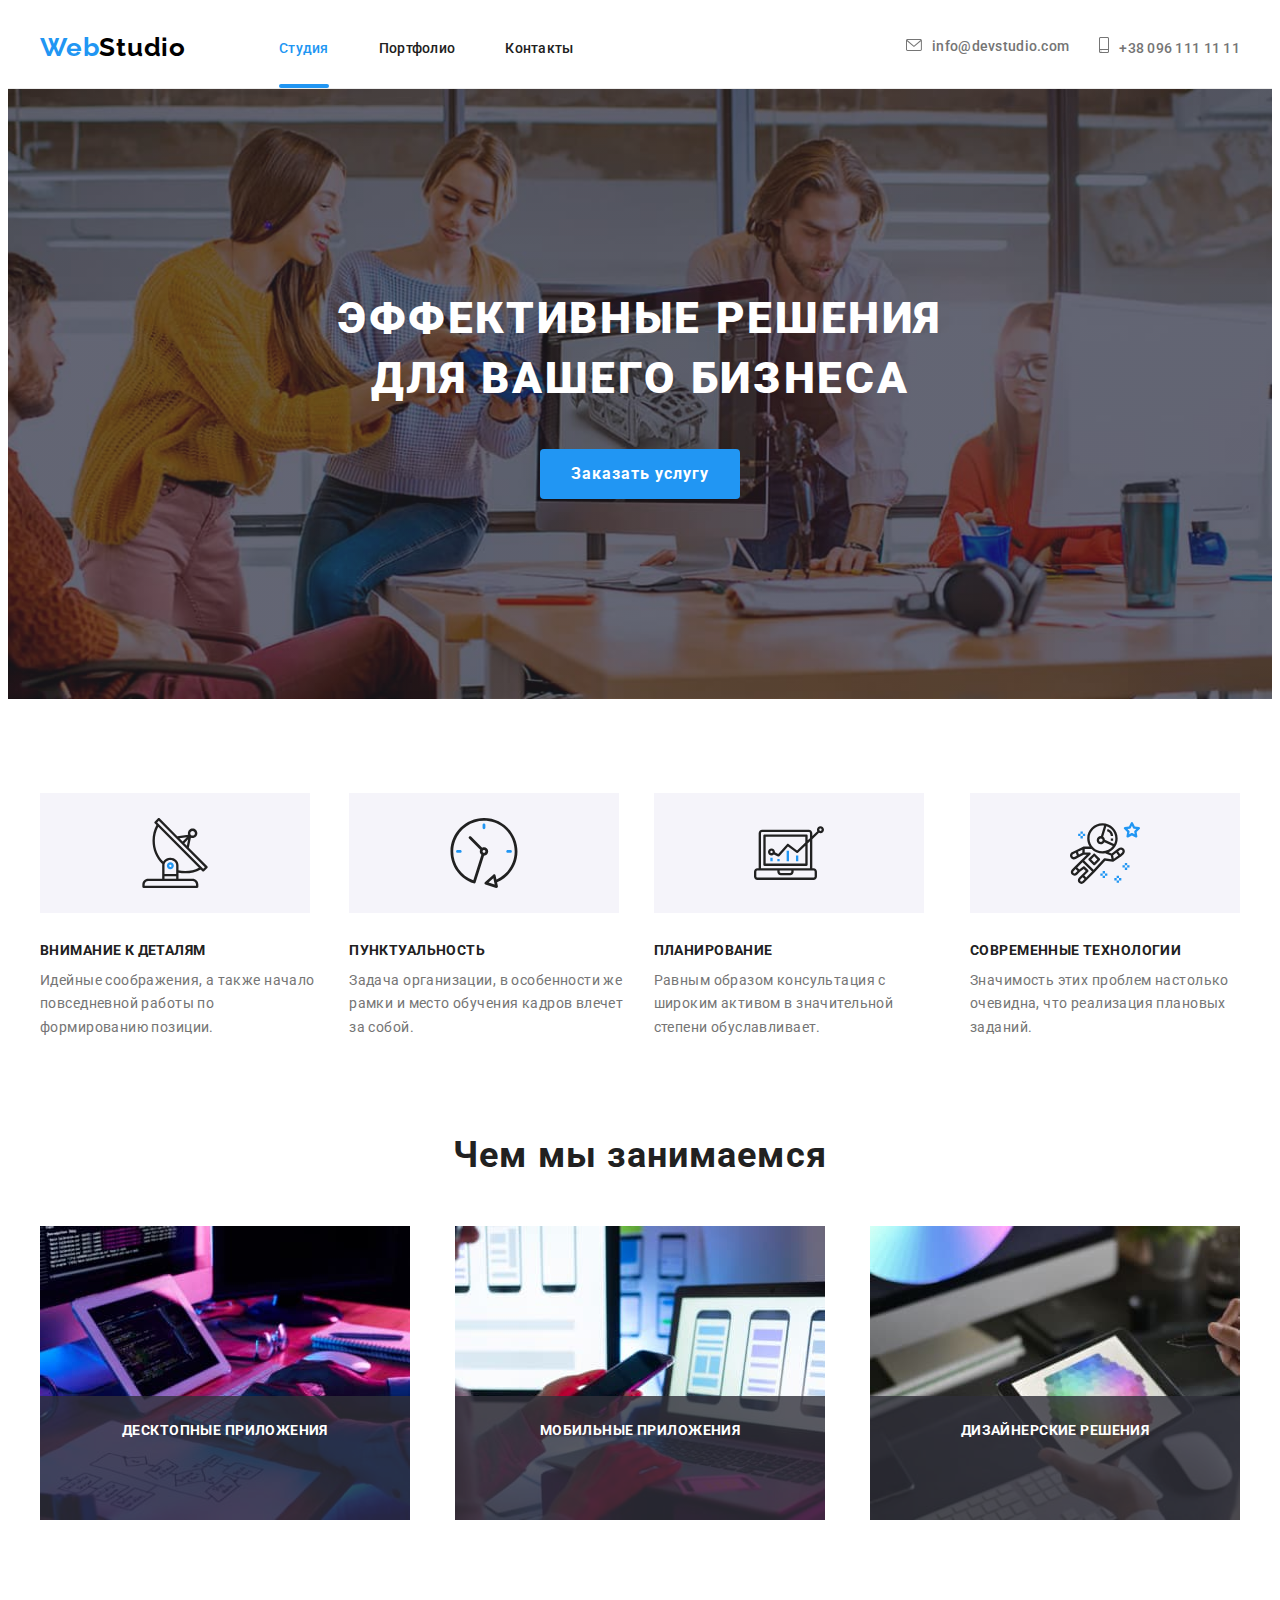
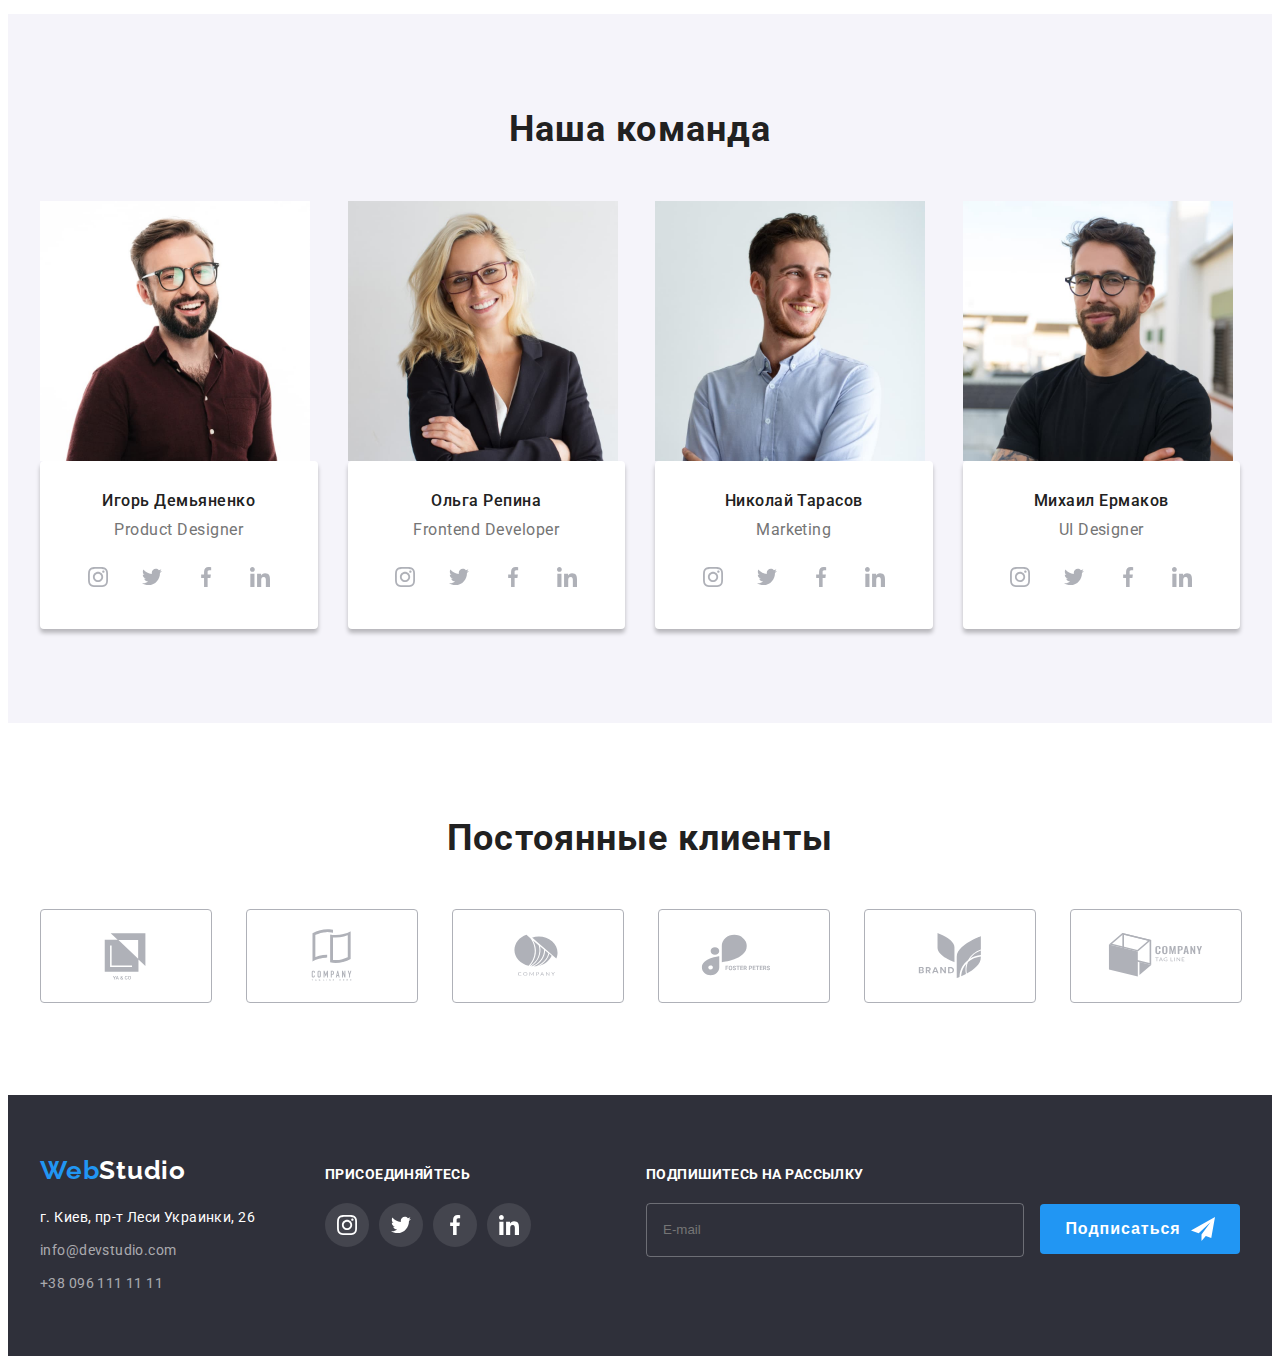
==== index.html @ e49d6432 "Копія з ДЗ № 7" ====
<!DOCTYPE html>
<html lang="ru">
<head>
    <meta charset="UTF-8">
    <meta http-equiv="X-UA-Compatible" content="IE=edge">
    <meta name="viewport" content="width=device-width, initial-scale=1.0">
    <title>Студія</title>
    <link href="https://fonts.googleapis.com/css2?family=Raleway:wght@700&family=Roboto:wght@400;500;700;900&display=swap"
        rel="stylesheet">
    <link rel="stylesheet" href="https://cdnjs.cloudflare.com/ajax/libs/modern-normalize/1.1.0/modern-normalize.min.css" integrity="sha512-wpPYUAdjBVSE4KJnH1VR1HeZfpl1ub8YT/NKx4PuQ5NmX2tKuGu6U/JRp5y+Y8XG2tV+wKQpNHVUX03MfMFn9Q==" crossorigin="anonymous" referrerpolicy="no-referrer" />
    <link rel="stylesheet" href="./css/main.min.css">
</head>
<body>
    <!--Навігація-->
    <header class="header">
        <div class="container">
        <nav class="nav">
            <a href="./index.html" class="logo header__logo">Web<span class="logo--dark">Studio</span></a>
            <ul class="nav__list">
                <li class="nav__item"><a href="./index.html" class="nav__link curent">Студия</a></li>
                <li class="nav__item"><a href="./portfolio.html" class="nav__link">Портфолио</a></li>
                <li class="nav__item"><a href="" class="nav__link">Контакты</a></li>
            </ul>
        </nav>
        <ul class="contacts">
            <li class="contacts__item">
                <a href="mailto:info@devstudio.com" class="contacts__link">
                    <svg class="contacts__icon" width="16" height="12">
                <use href="./img/icons.svg#envelope"></use>
            </svg>info@devstudio.com</a></li>
            <li class="contacts__item"><a href="tel:+380961111111" class="contacts__link"><svg class="contacts__icon" width="10" height="16">
                <use href="./img/icons.svg#smartphone"></use>
            </svg>+38 096 111 11 11</a></li>
        </ul>
        </div>
    </header>
    <main>
        
        <!--Секція Герой-->
        <section class="hero">
            <div class="container">
            <h1 class="hero__title">Эффективные решения <br />для вашего бизнеса</h1>
            <button type="button" class="hero-btn" data-modal-open>Заказать услугу</button>
            </div>
        </section>
       
        <!--Секція Переваги-->
        <section class="benefits">
            <div class="container">
            <h2 class="visually-hidden">Преимущества</h2>
            <ul class="benefits__list">
                <li class="benefits__item">
                    <a href="" class="benefits__link">
                        <svg class="benefits__icon" width="70" height="70">
                        <use href="./img/icons.svg#antenna"></use>
                    </svg></a>
                    <h3 class="benefit__title">Внимание к деталям</h3>
                    <p class="benefit__text">Идейные соображения, а также начало повседневной работы по формированию позиции.</p>
                </li>
                <li class="benefits__item">
                    <a href="" class="benefits__link">
                        <svg class="benefits__icon" width="70" height="70">
                        <use href="./img/icons.svg#clock"></use>
                    </svg></a>
                    <h3 class="benefit__title">Пунктуальность</h3>
                    <p class="benefit__text">Задача организации, в особенности же рамки и место обучения кадров влечет за собой.</p>
                </li>
                <li class="benefits__item">
                    <a href="" class="benefits__link">
                        <svg class="benefits__icon" width="70" height="70">
                        <use href="./img/icons.svg#diagram"></use>
                    </svg></a>
                    <h3 class="benefit__title">Планирование</h3>
                    <p class="benefit__text">Равным образом консультация с широким активом в значительной степени обуславливает.</p>
                </li>
                <li class="benefits__item">
                    <a href="" class="benefits__link">
                        <svg class="benefits__icon" width="70" height="70">
                        <use href="./img/icons.svg#astronaut"></use>
                    </svg></a>
                    <h3 class="benefit__title">Современные технологии</h3>
                    <p class="benefit__text">Значимость этих проблем настолько очевидна, что реализация плановых заданий.</p>
                </li>
            </ul>
            </div>
        </section>
        
        <!--Секція Про нас-->
        <section class="about">
            <div class="container">
            <h2 class="about__title">Чем мы занимаемся</h2>
            <ul class="about__list">
                <li class="about__item"><img src="./img/img-s3-p1.jpg" alt="Верстка сайта" width="370">
                <h3 class="about__text">
                    Десктопные приложения
                </h3></li>
                <li class="about__item"><img src="./img/img-s3-p2.jpg" alt="Интерфейс на мобильном телефоне" width="370">
                <h3 class="about__text">
                    Мобильные приложения
                </h3></li>
                <li class="about__item"><img src="./img/img-s3-p3.jpg" alt="Работа на планшете" width="370">
                <h3 class="about__text">
                    Дизайнерские решения
                </h3></li>
            </ul>
            </div>
        </section>
        
        <!--Секція Команда-->
        <section class="team">
            <div class="container">
            <h2 class="team__title">Наша команда</h2>
            <ul class="team__cards cards">
                <li class="cards__item">
                    <img src="./img/img-s4-p1-team.jpg" alt="Мужчина" width="270">
                    <div class="cards__wrap">
                    <h3 class="cards__title">Игорь Демьяненко</h3>
                    <p class="cards__text">Product Designer</p>
                    <ul class="soc">
                        <li class="soc__item">
                            <a href="" class="soc__link">
                                <svg class="soc__icon" width="20" height="20">
                                    <use href="./img/icons.svg#instagram"></use>
                                </svg>
                            </a></li>
                        <li class="soc__item">
                            <a href="" class="soc__link">
                                <svg class="soc__icon" width="20" height="20">
                                <use href="./img/icons.svg#twitter"></use>
                            </svg></a></li>
                        <li class="soc__item">
                            <a href="" class="soc__link">
                                <svg class="soc__icon" width="20" height="20">
                                <use href="./img/icons.svg#facebook"></use>
                            </svg></a></li>
                        <li class="soc__item">
                            <a href="" class="soc__link"><svg class="soc__icon" width="20" height="20">
                                <use href="./img/icons.svg#linkedin"></use>
                            </svg></a></li>
                    </ul>
                    </div>                   
                </li>
                <li class="cards__item">
                    <img src="./img/img-s4-p2-team.jpg" alt="Девушка" width="270">
                    <div class="cards__wrap">
                    <h3 class="cards__title">Ольга Репина</h3>
                    <p class="cards__text">Frontend Developer</p>
                    <ul class="soc">
                        <li class="soc__item">
                            <a href="" class="soc__link">
                                <svg class="soc__icon" width="20" height="20">
                                    <use href="./img/icons.svg#instagram"></use>
                                </svg>
                            </a></li>
                        <li class="soc__item">
                            <a href="" class="soc__link">
                                <svg class="soc__icon" width="20" height="20">
                                <use href="./img/icons.svg#twitter"></use>
                            </svg></a></li>
                        <li class="soc__item">
                            <a href="" class="soc__link">
                                <svg class="soc__icon" width="20" height="20">
                                <use href="./img/icons.svg#facebook"></use>
                            </svg></a></li>
                        <li class="soc__item">
                            <a href="" class="soc__link"><svg class="soc__icon" width="20" height="20">
                                <use href="./img/icons.svg#linkedin"></use>
                            </svg></a></li>
                    </ul>                    
                    </div>
                </li>
                <li class="cards__item">
                    <img src="./img/img-s4-p3-team.jpg" alt="Мужчина" width="270">
                    <div class="cards__wrap">
                    <h3 class="cards__title">Николай Тарасов</h3>
                    <p class="cards__text">Marketing</p>
                    <ul class="soc">
                        <li class="soc__item">
                            <a href="" class="soc__link">
                                <svg class="soc__icon" width="20" height="20">
                                    <use href="./img/icons.svg#instagram"></use>
                                </svg>
                            </a></li>
                        <li class="soc__item">
                            <a href="" class="soc__link">
                                <svg class="soc__icon" width="20" height="20">
                                <use href="./img/icons.svg#twitter"></use>
                            </svg></a></li>
                        <li class="soc__item">
                            <a href="" class="soc__link">
                                <svg class="soc__icon" width="20" height="20">
                                <use href="./img/icons.svg#facebook"></use>
                            </svg></a></li>
                        <li class="soc__item">
                            <a href="" class="soc__link"><svg class="soc__icon" width="20" height="20">
                                <use href="./img/icons.svg#linkedin"></use>
                            </svg></a></li>
                    </ul>                    
                    </div>
                </li>
                <li class="cards__item">
                    <img src="./img/img-s4-p4-team.jpg" alt="Мужчина" width="270">
                    <div class="cards__wrap">
                    <h3 class="cards__title">Михаил Ермаков</h3>
                    <p class="cards__text">UI Designer</p>
                    <ul class="soc">
                        <li class="soc__item">
                            <a href="" class="soc__link">
                                <svg class="soc__icon" width="20" height="20">
                                    <use href="./img/icons.svg#instagram"></use>
                                </svg>
                            </a></li>
                        <li class="soc__item">
                            <a href="" class="soc__link">
                                <svg class="soc__icon" width="20" height="20">
                                <use href="./img/icons.svg#twitter"></use>
                            </svg></a></li>
                        <li class="soc__item">
                            <a href="" class="soc__link">
                                <svg class="soc__icon" width="20" height="20">
                                <use href="./img/icons.svg#facebook"></use>
                            </svg></a></li>
                        <li class="soc__item">
                            <a href="" class="soc__link"><svg class="soc__icon" width="20" height="20">
                                <use href="./img/icons.svg#linkedin"></use>
                            </svg></a></li>
                    </ul>                    
                    </div>
                </li>
            </ul>
            </div>
        </section>
        
        <!--Постійні клієнти-->

        <section class="clients">
            <div class="container">
            <h2 class="clients__title">Постоянные клиенты</h2>
            <ul class="customers">
                <li class="customers__item">
                    <a href="" class="customers__link">
                        <svg class="customers__icon" width="106" height="60">
                            <use href="./img/icons.svg#logo1"></use>
                        </svg>
                    </a>
                </li>
                <li class="customers__item">
                    <a href="" class="customers__link">
                        <svg class="customers__icon" width="106" height="60">
                            <use href="./img/icons.svg#logo2"></use>
                        </svg>
                    </a>
                </li>
                <li class="customers__item">
                    <a href="" class="customers__link">
                        <svg class="customers__icon" width="106" height="60">
                            <use href="./img/icons.svg#logo3"></use>
                        </svg>
                    </a>
                </li>
                <li class="customers__item">
                    <a href="" class="customers__link">
                        <svg class="customers__icon" width="106" height="60">
                            <use href="./img/icons.svg#logo4"></use>
                        </svg>
                    </a>
                </li>
                <li class="customers__item">
                    <a href="" class="customers__link">
                        <svg class="customers__icon" width="106" height="60">
                            <use href="./img/icons.svg#logo5"></use>
                        </svg>
                    </a>
                </li>
                <li class="customers__item">
                    <a href="" class="customers__link">
                        <svg class="customers__icon" width="106" height="60">
                            <use href="./img/icons.svg#logo6"></use>
                        </svg>
                    </a>
                </li>
            </ul></div>
        </section>

    </main>
    
    <!--Футер-->
    <footer class="footer">
        <div class="container">
        <section class="footer-address">
            <h2 class="visually-hidden">Адрес</h2>
        <a href="./index.html" class="logo">Web<span class="logo--light">Studio</span></a>
        <address class="address">
            <ul class="address__list">
                <li class="address__item postal"><a href="https://goo.gl/maps/8ZpBzjyv7Pv73uMt7" class="footer__link postal">г. Киев, пр-т Леси Украинки, 26</a></li>
                <li class="address__item"><a href="mailto:info@devstudio.com" class="footer__link">info@devstudio.com</a></li>
                <li class="address__item"><a href="tel:+380961111111" class="footer__link">+38 096 111 11 11</a></li>
            </ul>
        </address>    
        </section>        
        <section class="join">
            <h2 class="join__title">Присоединяйтесь</h2>
            <ul class="join__list">
                <li class="join__item">
                    <a href="" class="join__link">
                        <svg class="join__icon" width="20" height="20">
                            <use href="./img/icons.svg#instagram"></use>
                        </svg>
                    </a></li>
                <li class="join__item">
                    <a href="" class="join__link">
                        <svg class="join__icon" width="20" height="20">
                        <use href="./img/icons.svg#twitter"></use>
                    </svg></a></li>
                <li class="join__item">
                    <a href="" class="join__link">
                        <svg class="join__icon" width="20" height="20">
                        <use href="./img/icons.svg#facebook"></use>
                    </svg></a></li>
                <li class="join__item">
                    <a href="" class="join__link"><svg class="join__icon" width="20" height="20">
                        <use href="./img/icons.svg#linkedin"></use>
                    </svg></a></li>
            </ul>
        </section>
        <section class="subcrib">
            <h2 class="subcrib__title">Подпишитесь на рассылку</h2>
                <form class="subcrib-form">
                    <input type="email" class="subcrib-form__input" placeholder="E-mail" name="email" id="email">
                    <button type="submit" class="subcrib-btn">Подписаться 
                        <svg class="subcrib-btn__icon" width="24" height="24">
                        <use href="./img/icons.svg#icon-send"></use>
                    </svg></button>
                </form>            
        </section>
        </div>
    </footer>

    <!-- ---------------Модальне вікно------------------ -->

    <div class="backdrop is-hidden" data-modal>
        <div class="modal">
            <button type="button" class="modal-close-btn" data-modal-close>
                <svg width="18" height="18">
                    <use href="./img/icons.svg#close-black-18dp"></use>
                </svg>
            </button>
            <p class="modal-title">Оставьте свои данные, мы вам перезвоним</p>
        <form class="modal-wrap">
            <div class="modal-field">
                <label for="user-name" class="modal-label">Имя</label>
            <div class="input-wrap">
                <input type="text" class="modal-input" name="user-name" id="user-name" required minlength="3"/>
            <svg class="modal-icon" width="18" height="18">
                <use href="./img/icons.svg#person-modal"></use>
            </svg></div></div>
            <div class="modal-field">
                <label for="user-tel" class="modal-label">Телефон</label>
            <div class="input-wrap">
                <input type="tel" class="modal-input" name="user-tel" id="user-tel" required pattern="[\+]\d{3}\s[\(]\d{2}[\)]\s\d{3}[\-]\d{2}[\-]\d{2}" title="+380 (97) 000-00-00"/>
            <svg class="modal-icon" width="18" height="18">
                <use href="./img/icons.svg#phone-modal"></use>
            </svg></div></div>
            <div class="modal-field">
                <label for="user-email" class="modal-label">Почта</label>
            <div class="input-wrap">
                <input type="email" class="modal-input" name="user-email" id="user-email" required/>
                <svg class="modal-icon" width="18" height="18">
                <use href="./img/icons.svg#email-modal"></use>
            </svg></div></div>
            <div class="modal-field-text">
                <label for="user-text" class="modal-label">Комментарий</label>
                <textarea class="modal-text" name="user-text" id="user-text" placeholder="Введите текст"></textarea></div>
            <div class="modal-field-check">
                <input type="checkbox" name="privat" value="true" class="modal-check visually-hidden" id="modal-chek">
                <label for="modal-chek" class="check-text">
                    <span>
                    <svg class="check-icon" width="11" height="8">
                    <use href="./img/icons.svg#vector-modal"></use>
                    </svg>    
                    </span>
                    Соглашаюсь с рассылкой и принимаю<a href="" class="modal-chek-link"> Условия договора</a></label></div>
            <button type="submit" class="modal-btn">Отправить</button>
        </form>
        </div>
    </div>
    <script src="./js/modal.js"></script>
</body>
</html>
---- css/main.min.css ----
:root{--title-color: #212121;--accent-color: #2196F3;--button-bg-color: #F5F4FA;--main-button-color:#212121;--second-button-color:#ffffff;--typical-margin: 10px}body{font-family:Roboto,sans-serif;color:#757575;background-color:#fff}.logo--dark{color:#000}.logo--light{color:#fff}p,h1,h2,h3,h4,h5,h6{margin:0}ul{margin:0;padding-left:0}img{display:block}.visually-hidden{position:absolute;white-space:nowrap;width:1px;height:1px;overflow:hidden;border:0;padding:0;clip:rect(0 0 0 0);clip-path:inset(50%);margin:-1px}.container{width:1200px;margin:0 auto;padding-left:15px;padding-right:15px}.header{background-color:#fff;padding-top:24px;padding-bottom:25px;border-bottom:1px solid #ececec}.header .container{display:flex;align-items:center}.logo{font-weight:700;font-size:26px;line-height:1.19;letter-spacing:.03em;font-family:"Raleway",sans-serif;text-decoration:none;color:#2196f3}.header__logo{margin-right:93px}.nav{display:flex;align-items:center}.nav__list{list-style:none;display:flex;align-items:center}.nav__item:not(:last-child){margin-right:50px}.nav__link{font-weight:500;font-size:14px;line-height:1.14;letter-spacing:.02em;position:relative;text-decoration:none;color:#212121;transition-duration:250ms;transition-timing-function:cubic-bezier(0.4, 0, 0.2, 1)}.nav__link:hover,.nav__link:focus{color:var(--accent-color)}.nav__link.curent{color:var(--accent-color)}.nav__link.curent::after{content:"";position:absolute;width:100%;height:4px;background-color:var(--accent-color);border-radius:2px;left:0;bottom:-32px}.contacts{list-style:none;display:flex;align-items:center;margin-left:auto}.contacts__item:last-child{margin-left:30px}.contacts__link{font-weight:500;font-size:14px;line-height:1.14;letter-spacing:.02em;text-decoration:none;color:#757575;display:flex;align-items:baseline;justify-content:center;transition-duration:250ms;transition-timing-function:cubic-bezier(0.4, 0, 0.2, 1)}.contacts__link:hover,.contacts__link:focus{color:var(--accent-color)}.contacts__icon{margin-right:var(--typical-margin);fill:currentColor}.hero{text-align:center;background-color:#2f303a;background-image:linear-gradient(rgba(47, 48, 58, 0.4), rgba(47, 48, 58, 0.4)),url(../img/hero-bg.jpg);background-repeat:no-repeat;background-position:center;background-size:cover;max-width:1600px;margin:0 auto;padding-top:200px;padding-bottom:200px}.hero__title{font-weight:900;font-size:44px;line-height:1.36;letter-spacing:.06em;text-transform:uppercase;color:#fff;margin-bottom:40px}.hero-btn{font-weight:700;font-size:16px;line-height:1.88;letter-spacing:.06em;min-width:200px;height:50px;border:none;border-radius:4px;font-family:inherit;color:#fff;background-color:#2196f3;cursor:pointer;transition-duration:250ms;transition-timing-function:cubic-bezier(0.4, 0, 0.2, 1)}.hero-btn:hover,.hero-btn:focus{background-color:#fff;color:#2196f3}.benefits{padding-top:94px}.benefits__list{display:flex;justify-content:space-between;list-style:none}.benefits__item:not(:last-child){margin-right:30px}.benefits__link{width:270px;height:120px;display:flex;align-items:center;justify-content:center;background-color:#f5f4fa;margin-bottom:30px;cursor:auto}.benefit__title{font-size:14px;line-height:1.14;letter-spacing:.03em;text-transform:uppercase;color:var(--title-color);margin-bottom:var(--typical-margin)}.benefit__text{font-size:14px;line-height:1.71;letter-spacing:.03em;color:#757575}.about{padding-top:94px;padding-bottom:94px}.about__title{font-size:36px;line-height:1.17;letter-spacing:.03em;text-align:center;color:var(--title-color);margin-bottom:50px}.about__list{display:flex;justify-content:space-between;list-style:none}.about__item{position:relative}.about__text{font-size:14px;line-height:1.14;letter-spacing:.03em;position:absolute;width:100%;height:70px;bottom:0;left:50%;transform:translate(-50%);padding-top:27px;padding-bottom:27px;text-align:center;text-transform:uppercase;color:#fff;background-color:rgba(47,48,58,.8)}.team{background-color:#f5f4fa;padding-top:94px;padding-bottom:94px}.team__title{font-size:36px;line-height:1.17;letter-spacing:.03em;text-align:center;color:var(--title-color);margin-bottom:50px}.cards{display:flex}.team__cards{margin-left:-30px}.cards__item{flex-basis:calc(25% - 30px);margin-left:30px;list-style:none}.cards__wrap{background-color:#fff;padding-top:30px;padding-bottom:30px;border-radius:4px;box-shadow:0 4px 4px 0px rgba(0,0,0,.25)}.cards__title{font-weight:500;font-size:16px;line-height:1.19;letter-spacing:.03em;text-align:center;color:var(--title-color);margin-bottom:var(--typical-margin)}.cards__text{font-size:16px;line-height:1.19;letter-spacing:.03em;text-align:center;color:#757575;margin-bottom:16px}.soc{list-style:none;display:flex;justify-content:center}.soc__item{width:44px;height:44px;margin-right:var(--typical-margin)}.soc__item:last-child{margin-right:0}.soc__link{text-decoration:none;width:100%;height:100%;background-color:#fff;border-radius:50%;display:flex;align-items:center;justify-content:center;transition-duration:250ms;transition-timing-function:cubic-bezier(0.4, 0, 0.2, 1)}.soc__link:hover,.soc__link:focus{background-color:#2196f3}.soc__icon{fill:#afb1b8}.soc__link:hover .soc__icon,.soc__link:focus .soc__icon{fill:#fff}.clients{background-color:#fff;padding-top:94px;padding-bottom:94px}.clients__title{font-size:36px;line-height:1.17;letter-spacing:.03em;text-align:center;color:var(--title-color);margin-bottom:50px}.customers{list-style:none;display:flex;justify-content:space-between}.customers__item{width:170px;height:92px;margin-right:30px}.customers__item:last-child{margin-right:0}.customers__link{width:100%;height:100%;border:1px solid #afb1b8;border-radius:4px;display:flex;align-items:center;justify-content:center}.customers__icon{fill:#afb1b8;transition-duration:250ms;transition-timing-function:cubic-bezier(0.4, 0, 0.2, 1)}.customers__link:hover .customers__icon,.customers__link:focus .customers__icon{fill:#2196f3}.portfolio{padding-top:94px;padding-bottom:94px}.portfolio__filter{display:flex;justify-content:center;list-style:none}.filter__item:not(:last-child){margin-right:8px}.filter__item{margin-bottom:50px}.filter__btn{font-weight:500;font-size:16px;line-height:1.62;letter-spacing:.03em;height:38px;border:none;border-radius:4px;padding:6px 22px;font-family:inherit;cursor:pointer;text-align:center;background-color:var(--button-bg-color);color:var(--main-button-color);transition-duration:250ms;transition-timing-function:cubic-bezier(0.4, 0, 0.2, 1)}.filter__btn:hover,.filter__btn:focus{background-color:var(--accent-color);color:var(--second-button-color);box-shadow:0px 4px 4px rgba(0,0,0,.25)}.projects{display:flex;margin-left:-30px;margin-bottom:-30px;list-style:none;flex-wrap:wrap}.projects__item{flex-basis:calc(33.3333333333% - 30px);margin-left:30px;margin-bottom:30px;transition-duration:250ms;transition-timing-function:cubic-bezier(0.4, 0, 0.2, 1)}.projects__item:hover{box-shadow:0px 4px 4px rgba(0,0,0,.25)}.projects__top-wrap{position:relative;overflow:hidden}.projects__top-text{font-size:18px;line-height:1.56;letter-spacing:.03em;position:absolute;top:0;color:#fff;background-color:rgba(33,150,243,.9);padding:63px 24px;width:100%;height:100%;transform:translateY(100%);transition-duration:250ms;transition-timing-function:cubic-bezier(0.4, 0, 0.2, 1)}.projects__item:hover .projects__top-text{transform:translateY(0)}.projects__item-wrap{padding:20px 24px;border:1px solid #eee}.projects__link{text-decoration:none;display:block}.projects__title{font-size:18px;line-height:2;letter-spacing:.06em;margin-bottom:4px;color:var(--title-color)}.projects__text{font-size:16px;line-height:1.88;letter-spacing:.03em;color:#757575}.footer{background-color:#2f303a;padding-top:60px;padding-bottom:60px}.footer .container{display:flex}.address__list{list-style:none;margin-top:20px;margin-right:70px}.address__item:not(:last-child){margin-bottom:9px}.address__item.postal{font-size:14px;line-height:1.71;letter-spacing:.03em;font-style:normal;color:#fff}.footer__link{font-size:14px;line-height:1.71;letter-spacing:.03em;text-decoration:none;font-style:normal;color:rgba(255,255,255,.6);transition-duration:250ms;transition-timing-function:cubic-bezier(0.4, 0, 0.2, 1)}.footer__link.postal{color:#fff}.footer__link:hover,.footer__link:focus{color:var(--accent-color)}.join__title{font-size:14px;line-height:1.14;letter-spacing:.03em;margin-top:12px;margin-bottom:20px;text-transform:uppercase;color:#fff}.join__list{list-style:none;display:flex;justify-content:center}.join__item{width:44px;height:44px;margin-right:var(--typical-margin)}.join__item:last-child{margin-right:0}.join__link{text-decoration:none;width:100%;height:100%;background-color:#2f303a;background-image:linear-gradient(rgba(255, 255, 255, 0.1), rgba(255, 255, 255, 0.1));border-radius:50%;display:flex;align-items:center;justify-content:center;transition-duration:250ms;transition-timing-function:cubic-bezier(0.4, 0, 0.2, 1)}.join__link:hover,.join__link:focus{background-color:#2196f3}.join__icon{fill:#fff}.join__link:hover .join__icon,.join__link:focus .join__icon{fill:#fff}.container .subcrib{margin-left:auto;margin-right:0}.subcrib__title{font-size:14px;line-height:1.14;letter-spacing:.03em;margin-top:12px;margin-bottom:20px;text-transform:uppercase;color:#fff}.subcrib-form__input{width:358px;height:50px;border:1px solid rgba(255,255,255,.3);border-radius:4px;background-color:rgba(0,0,0,0);margin-right:12px;padding-left:16px;color:#fff;outline:none;transition-duration:250ms;transition-timing-function:cubic-bezier(0.4, 0, 0.2, 1)}.subcrib-form__input:not(:placeholder-shown){border-color:var(--accent-color)}.subcrib-form__input:hover,.subcrib-form__input:focus{border-color:var(--accent-color)}.subcrib-btn{font-weight:700;font-size:16px;line-height:1.88;letter-spacing:.06em;display:inline-flex;justify-content:center;align-items:center;width:200px;height:50px;border:none;border-radius:4px;color:#fff;background-color:#2196f3;cursor:pointer;transition-duration:250ms;transition-timing-function:cubic-bezier(0.4, 0, 0.2, 1)}.subcrib-btn:hover,.subcrib-btn:focus{background-color:#fff;color:#2196f3;fill:#2196f3;box-shadow:0px 4px 4px rgba(0,0,0,.15)}.subcrib-btn__icon{margin-left:var(--typical-margin);fill:#fff}.subcrib-btn:hover .subcrib-btn__icon,.subcrib-btn:focus .subcrib-btn__icon{fill:#2196f3}.backdrop{width:100%;height:100%;background-color:rgba(17,16,16,.5);position:fixed;top:0;transition:opacity 250ms,visibility 250ms}.modal{width:528px;min-height:581px;background-color:#fff;border-radius:4px;position:absolute;top:50%;left:50%;padding:40px;transform:translate(-50%, -50%);transition:transform 250ms}.backdrop.is-hidden .modal{transform:translate(-50%, -50%) scale(0)}.modal-close-btn{width:30px;height:30px;background-color:#fff;border:1px solid rgba(0,0,0,.1);border-radius:50%;position:absolute;display:flex;align-items:center;justify-content:center;top:8px;right:8px}.is-hidden{visibility:hidden;opacity:0;pointer-events:none}.modal-field{margin-bottom:var(--typical-margin)}.modal-label{font-weight:400;font-size:12px;line-height:1.17;letter-spacing:.01em;color:#757575;display:block;margin-bottom:4px}.modal-title{font-weight:700;font-size:20px;line-height:1.15;letter-spacing:.03em;margin-bottom:30px;text-align:center;align-items:center;color:var(--title-color)}.modal-input{padding:12px 16px;width:100%;height:40px;border:1px solid rgba(33,33,33,.2);border-radius:4px;padding-left:42px;outline:none;transition-duration:250ms;transition-timing-function:cubic-bezier(0.4, 0, 0.2, 1)}.modal-input:hover,.modal-input:focus{border-color:var(--accent-color)}.modal-input::placeholder{color:rgba(117,117,117,.5);font-size:14px}.modal-input:not(:placeholder-shown):not(:focus):valid{border-color:var(--accent-color);fill:var(--accent-color)}.modal-input:not(:placeholder-shown):not(:focus):valid+.modal-icon{fill:var(--accent-color)}.input-wrap{position:relative}.modal-icon{position:absolute;left:12px;top:50%;transform:translateY(-50%);color:var(--title-color)}.modal-input:hover+.modal-icon,.modal-input:focus+.modal-icon{fill:var(--accent-color)}.modal-field-text{margin-bottom:20px}.modal-text{padding:12px 16px;width:100%;height:120px;border:1px solid rgba(33,33,33,.2);border-radius:4px;resize:none;outline:none}.modal-text:not(:placeholder-shown){border-color:var(--accent-color)}.modal-text:hover,.modal-text:focus{border-color:var(--accent-color)}.modal-text:not(:placeholder-shown){border-color:var(--accent-color)}.modal-field-check{margin-bottom:30px}.check-text{font-weight:400;font-size:14px;line-height:1.71;letter-spacing:.03em;color:#757575;display:flex;align-items:center;justify-content:center}.check-text span{width:16px;height:15px;border:2px solid #212121;border-radius:2px;margin-right:8px;display:flex;align-items:center;justify-content:center}.modal-check:checked+.check-text span{background-color:var(--accent-color);border:none}.modal-check:checked+.check-text .check-icon{fill:#fff}.modal-chek-link{color:#2196f3;margin-left:5px}.check-icon{fill:rgba(0,0,0,0)}.modal-btn{font-weight:700;font-size:16px;line-height:1.88;letter-spacing:.06em;display:flex;align-items:center;justify-content:center;margin-left:auto;margin-right:auto;width:200px;height:50px;border:none;border-radius:4px;color:#fff;background-color:#2196f3;cursor:pointer;transition-duration:250ms;transition-timing-function:cubic-bezier(0.4, 0, 0.2, 1)}.modal-btn:hover,.modal-btn:focus{background-color:#fff;color:#2196f3;box-shadow:0px 4px 4px rgba(0,0,0,.15)}/*# sourceMappingURL=main.min.css.map */
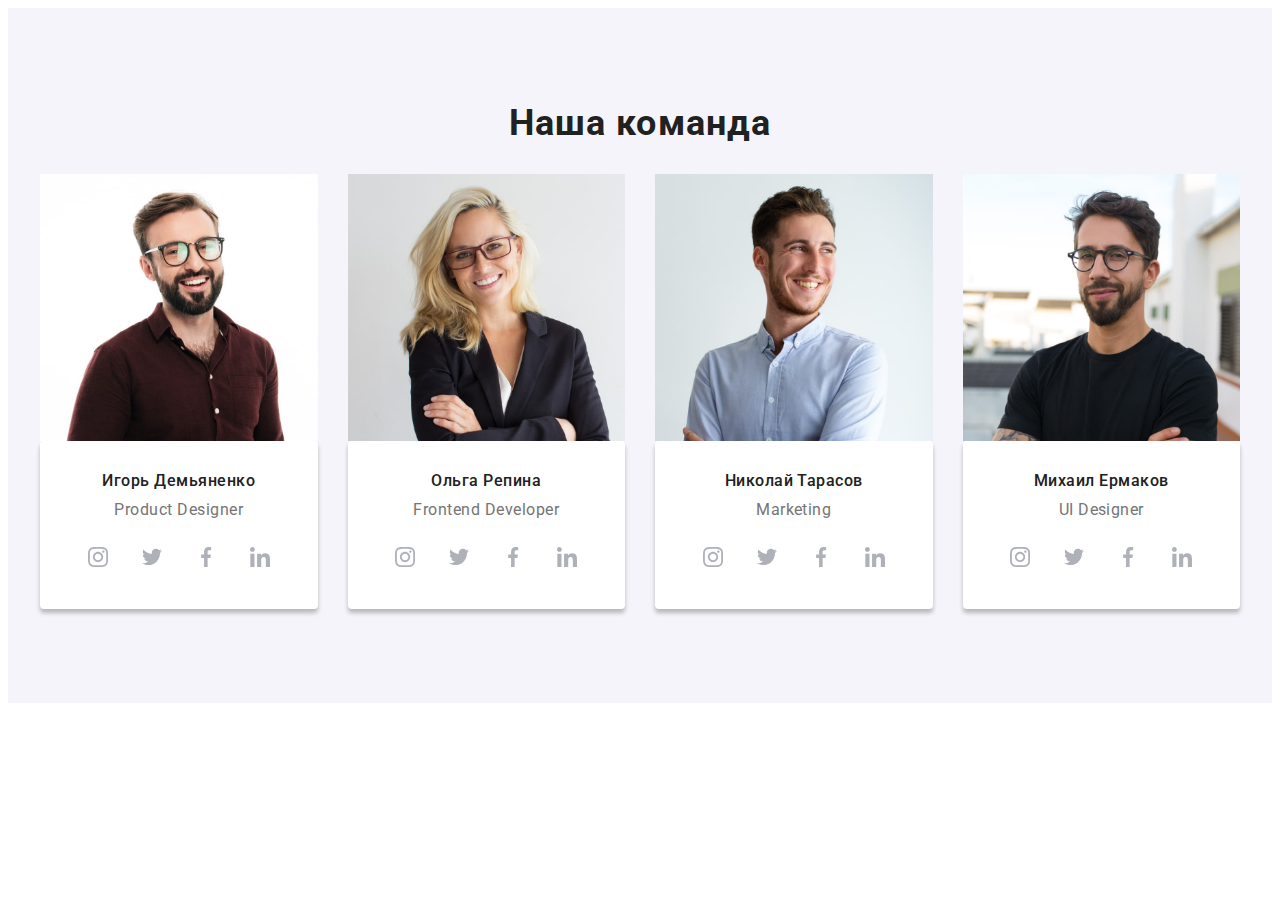
==== commit 2c727833: "Адаптує сектор - Команда" ====
--- a/index.html
+++ b/index.html
@@ -12,7 +12,7 @@
 </head>
 <body>
     <!--Навігація-->
-    <header class="header">
+    <!-- <header class="header">
         <div class="container">
         <nav class="nav">
             <a href="./index.html" class="logo header__logo">Web<span class="logo--dark">Studio</span></a>
@@ -33,19 +33,19 @@
             </svg>+38 096 111 11 11</a></li>
         </ul>
         </div>
-    </header>
+    </header> -->
     <main>
         
         <!--Секція Герой-->
-        <section class="hero">
+        <!-- <section class="hero">
             <div class="container">
             <h1 class="hero__title">Эффективные решения <br />для вашего бизнеса</h1>
             <button type="button" class="hero-btn" data-modal-open>Заказать услугу</button>
             </div>
-        </section>
+        </section> -->
        
         <!--Секція Переваги-->
-        <section class="benefits">
+        <!-- <section class="benefits">
             <div class="container">
             <h2 class="visually-hidden">Преимущества</h2>
             <ul class="benefits__list">
@@ -83,10 +83,10 @@
                 </li>
             </ul>
             </div>
-        </section>
+        </section> -->
         
         <!--Секція Про нас-->
-        <section class="about">
+        <!-- <section class="about">
             <div class="container">
             <h2 class="about__title">Чем мы занимаемся</h2>
             <ul class="about__list">
@@ -104,7 +104,7 @@
                 </h3></li>
             </ul>
             </div>
-        </section>
+        </section> -->
         
         <!--Секція Команда-->
         <section class="team">
@@ -230,10 +230,10 @@
             </ul>
             </div>
         </section>
-        
+
         <!--Постійні клієнти-->
 
-        <section class="clients">
+        <!-- <section class="clients">
             <div class="container">
             <h2 class="clients__title">Постоянные клиенты</h2>
             <ul class="customers">
@@ -280,12 +280,12 @@
                     </a>
                 </li>
             </ul></div>
-        </section>
+        </section> -->
 
     </main>
     
     <!--Футер-->
-    <footer class="footer">
+    <!-- <footer class="footer">
         <div class="container">
         <section class="footer-address">
             <h2 class="visually-hidden">Адрес</h2>
@@ -334,7 +334,7 @@
                 </form>            
         </section>
         </div>
-    </footer>
+    </footer> -->
 
     <!-- ---------------Модальне вікно------------------ -->
 
--- a/css/main.min.css
+++ b/css/main.min.css
@@ -1 +1 @@
-:root{--title-color: #212121;--accent-color: #2196F3;--button-bg-color: #F5F4FA;--main-button-color:#212121;--second-button-color:#ffffff;--typical-margin: 10px}body{font-family:Roboto,sans-serif;color:#757575;background-color:#fff}.logo--dark{color:#000}.logo--light{color:#fff}p,h1,h2,h3,h4,h5,h6{margin:0}ul{margin:0;padding-left:0}img{display:block}.visually-hidden{position:absolute;white-space:nowrap;width:1px;height:1px;overflow:hidden;border:0;padding:0;clip:rect(0 0 0 0);clip-path:inset(50%);margin:-1px}.container{width:1200px;margin:0 auto;padding-left:15px;padding-right:15px}.header{background-color:#fff;padding-top:24px;padding-bottom:25px;border-bottom:1px solid #ececec}.header .container{display:flex;align-items:center}.logo{font-weight:700;font-size:26px;line-height:1.19;letter-spacing:.03em;font-family:"Raleway",sans-serif;text-decoration:none;color:#2196f3}.header__logo{margin-right:93px}.nav{display:flex;align-items:center}.nav__list{list-style:none;display:flex;align-items:center}.nav__item:not(:last-child){margin-right:50px}.nav__link{font-weight:500;font-size:14px;line-height:1.14;letter-spacing:.02em;position:relative;text-decoration:none;color:#212121;transition-duration:250ms;transition-timing-function:cubic-bezier(0.4, 0, 0.2, 1)}.nav__link:hover,.nav__link:focus{color:var(--accent-color)}.nav__link.curent{color:var(--accent-color)}.nav__link.curent::after{content:"";position:absolute;width:100%;height:4px;background-color:var(--accent-color);border-radius:2px;left:0;bottom:-32px}.contacts{list-style:none;display:flex;align-items:center;margin-left:auto}.contacts__item:last-child{margin-left:30px}.contacts__link{font-weight:500;font-size:14px;line-height:1.14;letter-spacing:.02em;text-decoration:none;color:#757575;display:flex;align-items:baseline;justify-content:center;transition-duration:250ms;transition-timing-function:cubic-bezier(0.4, 0, 0.2, 1)}.contacts__link:hover,.contacts__link:focus{color:var(--accent-color)}.contacts__icon{margin-right:var(--typical-margin);fill:currentColor}.hero{text-align:center;background-color:#2f303a;background-image:linear-gradient(rgba(47, 48, 58, 0.4), rgba(47, 48, 58, 0.4)),url(../img/hero-bg.jpg);background-repeat:no-repeat;background-position:center;background-size:cover;max-width:1600px;margin:0 auto;padding-top:200px;padding-bottom:200px}.hero__title{font-weight:900;font-size:44px;line-height:1.36;letter-spacing:.06em;text-transform:uppercase;color:#fff;margin-bottom:40px}.hero-btn{font-weight:700;font-size:16px;line-height:1.88;letter-spacing:.06em;min-width:200px;height:50px;border:none;border-radius:4px;font-family:inherit;color:#fff;background-color:#2196f3;cursor:pointer;transition-duration:250ms;transition-timing-function:cubic-bezier(0.4, 0, 0.2, 1)}.hero-btn:hover,.hero-btn:focus{background-color:#fff;color:#2196f3}.benefits{padding-top:94px}.benefits__list{display:flex;justify-content:space-between;list-style:none}.benefits__item:not(:last-child){margin-right:30px}.benefits__link{width:270px;height:120px;display:flex;align-items:center;justify-content:center;background-color:#f5f4fa;margin-bottom:30px;cursor:auto}.benefit__title{font-size:14px;line-height:1.14;letter-spacing:.03em;text-transform:uppercase;color:var(--title-color);margin-bottom:var(--typical-margin)}.benefit__text{font-size:14px;line-height:1.71;letter-spacing:.03em;color:#757575}.about{padding-top:94px;padding-bottom:94px}.about__title{font-size:36px;line-height:1.17;letter-spacing:.03em;text-align:center;color:var(--title-color);margin-bottom:50px}.about__list{display:flex;justify-content:space-between;list-style:none}.about__item{position:relative}.about__text{font-size:14px;line-height:1.14;letter-spacing:.03em;position:absolute;width:100%;height:70px;bottom:0;left:50%;transform:translate(-50%);padding-top:27px;padding-bottom:27px;text-align:center;text-transform:uppercase;color:#fff;background-color:rgba(47,48,58,.8)}.team{background-color:#f5f4fa;padding-top:94px;padding-bottom:94px}.team__title{font-size:36px;line-height:1.17;letter-spacing:.03em;text-align:center;color:var(--title-color);margin-bottom:50px}.cards{display:flex}.team__cards{margin-left:-30px}.cards__item{flex-basis:calc(25% - 30px);margin-left:30px;list-style:none}.cards__wrap{background-color:#fff;padding-top:30px;padding-bottom:30px;border-radius:4px;box-shadow:0 4px 4px 0px rgba(0,0,0,.25)}.cards__title{font-weight:500;font-size:16px;line-height:1.19;letter-spacing:.03em;text-align:center;color:var(--title-color);margin-bottom:var(--typical-margin)}.cards__text{font-size:16px;line-height:1.19;letter-spacing:.03em;text-align:center;color:#757575;margin-bottom:16px}.soc{list-style:none;display:flex;justify-content:center}.soc__item{width:44px;height:44px;margin-right:var(--typical-margin)}.soc__item:last-child{margin-right:0}.soc__link{text-decoration:none;width:100%;height:100%;background-color:#fff;border-radius:50%;display:flex;align-items:center;justify-content:center;transition-duration:250ms;transition-timing-function:cubic-bezier(0.4, 0, 0.2, 1)}.soc__link:hover,.soc__link:focus{background-color:#2196f3}.soc__icon{fill:#afb1b8}.soc__link:hover .soc__icon,.soc__link:focus .soc__icon{fill:#fff}.clients{background-color:#fff;padding-top:94px;padding-bottom:94px}.clients__title{font-size:36px;line-height:1.17;letter-spacing:.03em;text-align:center;color:var(--title-color);margin-bottom:50px}.customers{list-style:none;display:flex;justify-content:space-between}.customers__item{width:170px;height:92px;margin-right:30px}.customers__item:last-child{margin-right:0}.customers__link{width:100%;height:100%;border:1px solid #afb1b8;border-radius:4px;display:flex;align-items:center;justify-content:center}.customers__icon{fill:#afb1b8;transition-duration:250ms;transition-timing-function:cubic-bezier(0.4, 0, 0.2, 1)}.customers__link:hover .customers__icon,.customers__link:focus .customers__icon{fill:#2196f3}.portfolio{padding-top:94px;padding-bottom:94px}.portfolio__filter{display:flex;justify-content:center;list-style:none}.filter__item:not(:last-child){margin-right:8px}.filter__item{margin-bottom:50px}.filter__btn{font-weight:500;font-size:16px;line-height:1.62;letter-spacing:.03em;height:38px;border:none;border-radius:4px;padding:6px 22px;font-family:inherit;cursor:pointer;text-align:center;background-color:var(--button-bg-color);color:var(--main-button-color);transition-duration:250ms;transition-timing-function:cubic-bezier(0.4, 0, 0.2, 1)}.filter__btn:hover,.filter__btn:focus{background-color:var(--accent-color);color:var(--second-button-color);box-shadow:0px 4px 4px rgba(0,0,0,.25)}.projects{display:flex;margin-left:-30px;margin-bottom:-30px;list-style:none;flex-wrap:wrap}.projects__item{flex-basis:calc(33.3333333333% - 30px);margin-left:30px;margin-bottom:30px;transition-duration:250ms;transition-timing-function:cubic-bezier(0.4, 0, 0.2, 1)}.projects__item:hover{box-shadow:0px 4px 4px rgba(0,0,0,.25)}.projects__top-wrap{position:relative;overflow:hidden}.projects__top-text{font-size:18px;line-height:1.56;letter-spacing:.03em;position:absolute;top:0;color:#fff;background-color:rgba(33,150,243,.9);padding:63px 24px;width:100%;height:100%;transform:translateY(100%);transition-duration:250ms;transition-timing-function:cubic-bezier(0.4, 0, 0.2, 1)}.projects__item:hover .projects__top-text{transform:translateY(0)}.projects__item-wrap{padding:20px 24px;border:1px solid #eee}.projects__link{text-decoration:none;display:block}.projects__title{font-size:18px;line-height:2;letter-spacing:.06em;margin-bottom:4px;color:var(--title-color)}.projects__text{font-size:16px;line-height:1.88;letter-spacing:.03em;color:#757575}.footer{background-color:#2f303a;padding-top:60px;padding-bottom:60px}.footer .container{display:flex}.address__list{list-style:none;margin-top:20px;margin-right:70px}.address__item:not(:last-child){margin-bottom:9px}.address__item.postal{font-size:14px;line-height:1.71;letter-spacing:.03em;font-style:normal;color:#fff}.footer__link{font-size:14px;line-height:1.71;letter-spacing:.03em;text-decoration:none;font-style:normal;color:rgba(255,255,255,.6);transition-duration:250ms;transition-timing-function:cubic-bezier(0.4, 0, 0.2, 1)}.footer__link.postal{color:#fff}.footer__link:hover,.footer__link:focus{color:var(--accent-color)}.join__title{font-size:14px;line-height:1.14;letter-spacing:.03em;margin-top:12px;margin-bottom:20px;text-transform:uppercase;color:#fff}.join__list{list-style:none;display:flex;justify-content:center}.join__item{width:44px;height:44px;margin-right:var(--typical-margin)}.join__item:last-child{margin-right:0}.join__link{text-decoration:none;width:100%;height:100%;background-color:#2f303a;background-image:linear-gradient(rgba(255, 255, 255, 0.1), rgba(255, 255, 255, 0.1));border-radius:50%;display:flex;align-items:center;justify-content:center;transition-duration:250ms;transition-timing-function:cubic-bezier(0.4, 0, 0.2, 1)}.join__link:hover,.join__link:focus{background-color:#2196f3}.join__icon{fill:#fff}.join__link:hover .join__icon,.join__link:focus .join__icon{fill:#fff}.container .subcrib{margin-left:auto;margin-right:0}.subcrib__title{font-size:14px;line-height:1.14;letter-spacing:.03em;margin-top:12px;margin-bottom:20px;text-transform:uppercase;color:#fff}.subcrib-form__input{width:358px;height:50px;border:1px solid rgba(255,255,255,.3);border-radius:4px;background-color:rgba(0,0,0,0);margin-right:12px;padding-left:16px;color:#fff;outline:none;transition-duration:250ms;transition-timing-function:cubic-bezier(0.4, 0, 0.2, 1)}.subcrib-form__input:not(:placeholder-shown){border-color:var(--accent-color)}.subcrib-form__input:hover,.subcrib-form__input:focus{border-color:var(--accent-color)}.subcrib-btn{font-weight:700;font-size:16px;line-height:1.88;letter-spacing:.06em;display:inline-flex;justify-content:center;align-items:center;width:200px;height:50px;border:none;border-radius:4px;color:#fff;background-color:#2196f3;cursor:pointer;transition-duration:250ms;transition-timing-function:cubic-bezier(0.4, 0, 0.2, 1)}.subcrib-btn:hover,.subcrib-btn:focus{background-color:#fff;color:#2196f3;fill:#2196f3;box-shadow:0px 4px 4px rgba(0,0,0,.15)}.subcrib-btn__icon{margin-left:var(--typical-margin);fill:#fff}.subcrib-btn:hover .subcrib-btn__icon,.subcrib-btn:focus .subcrib-btn__icon{fill:#2196f3}.backdrop{width:100%;height:100%;background-color:rgba(17,16,16,.5);position:fixed;top:0;transition:opacity 250ms,visibility 250ms}.modal{width:528px;min-height:581px;background-color:#fff;border-radius:4px;position:absolute;top:50%;left:50%;padding:40px;transform:translate(-50%, -50%);transition:transform 250ms}.backdrop.is-hidden .modal{transform:translate(-50%, -50%) scale(0)}.modal-close-btn{width:30px;height:30px;background-color:#fff;border:1px solid rgba(0,0,0,.1);border-radius:50%;position:absolute;display:flex;align-items:center;justify-content:center;top:8px;right:8px}.is-hidden{visibility:hidden;opacity:0;pointer-events:none}.modal-field{margin-bottom:var(--typical-margin)}.modal-label{font-weight:400;font-size:12px;line-height:1.17;letter-spacing:.01em;color:#757575;display:block;margin-bottom:4px}.modal-title{font-weight:700;font-size:20px;line-height:1.15;letter-spacing:.03em;margin-bottom:30px;text-align:center;align-items:center;color:var(--title-color)}.modal-input{padding:12px 16px;width:100%;height:40px;border:1px solid rgba(33,33,33,.2);border-radius:4px;padding-left:42px;outline:none;transition-duration:250ms;transition-timing-function:cubic-bezier(0.4, 0, 0.2, 1)}.modal-input:hover,.modal-input:focus{border-color:var(--accent-color)}.modal-input::placeholder{color:rgba(117,117,117,.5);font-size:14px}.modal-input:not(:placeholder-shown):not(:focus):valid{border-color:var(--accent-color);fill:var(--accent-color)}.modal-input:not(:placeholder-shown):not(:focus):valid+.modal-icon{fill:var(--accent-color)}.input-wrap{position:relative}.modal-icon{position:absolute;left:12px;top:50%;transform:translateY(-50%);color:var(--title-color)}.modal-input:hover+.modal-icon,.modal-input:focus+.modal-icon{fill:var(--accent-color)}.modal-field-text{margin-bottom:20px}.modal-text{padding:12px 16px;width:100%;height:120px;border:1px solid rgba(33,33,33,.2);border-radius:4px;resize:none;outline:none}.modal-text:not(:placeholder-shown){border-color:var(--accent-color)}.modal-text:hover,.modal-text:focus{border-color:var(--accent-color)}.modal-text:not(:placeholder-shown){border-color:var(--accent-color)}.modal-field-check{margin-bottom:30px}.check-text{font-weight:400;font-size:14px;line-height:1.71;letter-spacing:.03em;color:#757575;display:flex;align-items:center;justify-content:center}.check-text span{width:16px;height:15px;border:2px solid #212121;border-radius:2px;margin-right:8px;display:flex;align-items:center;justify-content:center}.modal-check:checked+.check-text span{background-color:var(--accent-color);border:none}.modal-check:checked+.check-text .check-icon{fill:#fff}.modal-chek-link{color:#2196f3;margin-left:5px}.check-icon{fill:rgba(0,0,0,0)}.modal-btn{font-weight:700;font-size:16px;line-height:1.88;letter-spacing:.06em;display:flex;align-items:center;justify-content:center;margin-left:auto;margin-right:auto;width:200px;height:50px;border:none;border-radius:4px;color:#fff;background-color:#2196f3;cursor:pointer;transition-duration:250ms;transition-timing-function:cubic-bezier(0.4, 0, 0.2, 1)}.modal-btn:hover,.modal-btn:focus{background-color:#fff;color:#2196f3;box-shadow:0px 4px 4px rgba(0,0,0,.15)}/*# sourceMappingURL=main.min.css.map */+:root{--title-color: #212121;--accent-color: #2196F3;--button-bg-color: #F5F4FA;--main-button-color:#212121;--second-button-color:#ffffff;--typical-margin: 10px}body{font-family:Roboto,sans-serif;color:#757575;background-color:#fff}.logo--dark{color:#000}.logo--light{color:#fff}p,h1,h2,h3,h4,h5,h6{margin:0}ul{margin:0;padding-left:0}img{display:block;max-width:100%;width:100%;height:auto}.visually-hidden{position:absolute;white-space:nowrap;width:1px;height:1px;overflow:hidden;border:0;padding:0;clip:rect(0 0 0 0);clip-path:inset(50%);margin:-1px}.container{width:100%;margin:0 auto;padding-left:15px;padding-right:15px}@media screen and (min-width: 480px){.container{width:480px}}@media screen and (min-width: 768px){.container{width:768px}}@media screen and (min-width: 1200px){.container{width:1200px}}.header{background-color:#fff;padding-top:24px;padding-bottom:25px;border-bottom:1px solid #ececec}.header .container{display:flex;align-items:center}.logo{font-weight:700;font-size:26px;line-height:1.19;letter-spacing:.03em;font-family:"Raleway",sans-serif;text-decoration:none;color:#2196f3}.header__logo{margin-right:93px}.nav{display:flex;align-items:center}.nav__list{list-style:none;display:flex;align-items:center}.nav__item:not(:last-child){margin-right:50px}.nav__link{font-weight:500;font-size:14px;line-height:1.14;letter-spacing:.02em;position:relative;text-decoration:none;color:#212121;transition-duration:250ms;transition-timing-function:cubic-bezier(0.4, 0, 0.2, 1)}.nav__link:hover,.nav__link:focus{color:var(--accent-color)}.nav__link.curent{color:var(--accent-color)}.nav__link.curent::after{content:"";position:absolute;width:100%;height:4px;background-color:var(--accent-color);border-radius:2px;left:0;bottom:-32px}.contacts{list-style:none;display:flex;align-items:center;margin-left:auto}.contacts__item:last-child{margin-left:30px}.contacts__link{font-weight:500;font-size:14px;line-height:1.14;letter-spacing:.02em;text-decoration:none;color:#757575;display:flex;align-items:baseline;justify-content:center;transition-duration:250ms;transition-timing-function:cubic-bezier(0.4, 0, 0.2, 1)}.contacts__link:hover,.contacts__link:focus{color:var(--accent-color)}.contacts__icon{margin-right:var(--typical-margin);fill:currentColor}.hero{text-align:center;background-color:#2f303a;background-image:linear-gradient(rgba(47, 48, 58, 0.4), rgba(47, 48, 58, 0.4)),url(../img/hero-bg.jpg);background-repeat:no-repeat;background-position:center;background-size:cover;max-width:1600px;margin:0 auto;padding-top:200px;padding-bottom:200px}.hero__title{font-weight:900;font-size:44px;line-height:1.36;letter-spacing:.06em;text-transform:uppercase;color:#fff;margin-bottom:40px}.hero-btn{font-weight:700;font-size:16px;line-height:1.88;letter-spacing:.06em;min-width:200px;height:50px;border:none;border-radius:4px;font-family:inherit;color:#fff;background-color:#2196f3;cursor:pointer;transition-duration:250ms;transition-timing-function:cubic-bezier(0.4, 0, 0.2, 1)}.hero-btn:hover,.hero-btn:focus{background-color:#fff;color:#2196f3}.benefits{padding-top:94px}.benefits__list{display:flex;justify-content:space-between;list-style:none}.benefits__item:not(:last-child){margin-right:30px}.benefits__link{width:270px;height:120px;display:flex;align-items:center;justify-content:center;background-color:#f5f4fa;margin-bottom:30px;cursor:auto}.benefit__title{font-size:14px;line-height:1.14;letter-spacing:.03em;text-transform:uppercase;color:var(--title-color);margin-bottom:var(--typical-margin)}.benefit__text{font-size:14px;line-height:1.71;letter-spacing:.03em;color:#757575}.about{padding-top:94px;padding-bottom:94px}.about__title{font-size:36px;line-height:1.17;letter-spacing:.03em;text-align:center;color:var(--title-color);margin-bottom:50px}.about__list{display:flex;justify-content:space-between;list-style:none}.about__item{position:relative}.about__text{font-size:14px;line-height:1.14;letter-spacing:.03em;position:absolute;width:100%;height:70px;bottom:0;left:50%;transform:translate(-50%);padding-top:27px;padding-bottom:27px;text-align:center;text-transform:uppercase;color:#fff;background-color:rgba(47,48,58,.8)}.team{background-color:#f5f4fa;padding-top:60px;padding-bottom:60px}@media screen and (min-width: 768px){.team{padding-top:60px;padding-bottom:60px}}@media screen and (min-width: 1200px){.team{padding-top:94px;padding-bottom:94px}}.team__title{font-size:28px;line-height:1.18;letter-spacing:.03em;text-align:center;color:var(--title-color);margin-bottom:30px}@media screen and (min-width: 768px){.team__title{font-size:28px;line-height:1.18;letter-spacing:.03em}}@media screen and (min-width: 1200px){.team__title{font-size:36px;line-height:1.17}}.team__cards{display:flex;flex-wrap:wrap;gap:30px}.cards__item{list-style:none;width:100%}@media screen and (min-width: 768px){.cards__item{width:calc((100% - 30px)/2)}}@media screen and (min-width: 1200px){.cards__item{width:calc((100% - 90px)/4)}}.cards__wrap{background-color:#fff;padding-top:30px;padding-bottom:24px;border-radius:4px;box-shadow:0 4px 4px 0px rgba(0,0,0,.25)}@media screen and (min-width: 768px){.cards__wrap{padding-bottom:24px}}@media screen and (min-width: 1200px){.cards__wrap{padding-bottom:30px}}.cards__title{font-weight:500;font-size:16px;line-height:1.19;letter-spacing:.03em;text-align:center;color:var(--title-color);margin-bottom:var(--typical-margin)}.cards__text{font-size:16px;line-height:1.19;letter-spacing:.03em;text-align:center;color:#757575;margin-bottom:16px}.soc{list-style:none;display:flex;justify-content:center}.soc__item{width:44px;height:44px;margin-right:var(--typical-margin)}.soc__item:last-child{margin-right:0}.soc__link{text-decoration:none;width:100%;height:100%;background-color:#fff;border-radius:50%;display:flex;align-items:center;justify-content:center;transition-duration:250ms;transition-timing-function:cubic-bezier(0.4, 0, 0.2, 1)}.soc__link:hover,.soc__link:focus{background-color:#2196f3}.soc__icon{fill:#afb1b8}.soc__link:hover .soc__icon,.soc__link:focus .soc__icon{fill:#fff}.clients{background-color:#fff;padding-top:94px;padding-bottom:94px}.clients__title{font-size:36px;line-height:1.17;letter-spacing:.03em;text-align:center;color:var(--title-color);margin-bottom:50px}.customers{list-style:none;display:flex;justify-content:space-between}.customers__item{width:170px;height:92px;margin-right:30px}.customers__item:last-child{margin-right:0}.customers__link{width:100%;height:100%;border:1px solid #afb1b8;border-radius:4px;display:flex;align-items:center;justify-content:center}.customers__icon{fill:#afb1b8;transition-duration:250ms;transition-timing-function:cubic-bezier(0.4, 0, 0.2, 1)}.customers__link:hover .customers__icon,.customers__link:focus .customers__icon{fill:#2196f3}.portfolio{padding-top:94px;padding-bottom:94px}.portfolio__filter{display:flex;justify-content:center;list-style:none}.filter__item:not(:last-child){margin-right:8px}.filter__item{margin-bottom:50px}.filter__btn{font-weight:500;font-size:16px;line-height:1.62;letter-spacing:.03em;height:38px;border:none;border-radius:4px;padding:6px 22px;font-family:inherit;cursor:pointer;text-align:center;background-color:var(--button-bg-color);color:var(--main-button-color);transition-duration:250ms;transition-timing-function:cubic-bezier(0.4, 0, 0.2, 1)}.filter__btn:hover,.filter__btn:focus{background-color:var(--accent-color);color:var(--second-button-color);box-shadow:0px 4px 4px rgba(0,0,0,.25)}.projects{display:flex;margin-left:-30px;margin-bottom:-30px;list-style:none;flex-wrap:wrap}.projects__item{flex-basis:calc(33.3333333333% - 30px);margin-left:30px;margin-bottom:30px;transition-duration:250ms;transition-timing-function:cubic-bezier(0.4, 0, 0.2, 1)}.projects__item:hover{box-shadow:0px 4px 4px rgba(0,0,0,.25)}.projects__top-wrap{position:relative;overflow:hidden}.projects__top-text{font-size:18px;line-height:1.56;letter-spacing:.03em;position:absolute;top:0;color:#fff;background-color:rgba(33,150,243,.9);padding:63px 24px;width:100%;height:100%;transform:translateY(100%);transition-duration:250ms;transition-timing-function:cubic-bezier(0.4, 0, 0.2, 1)}.projects__item:hover .projects__top-text{transform:translateY(0)}.projects__item-wrap{padding:20px 24px;border:1px solid #eee}.projects__link{text-decoration:none;display:block}.projects__title{font-size:18px;line-height:2;letter-spacing:.06em;margin-bottom:4px;color:var(--title-color)}.projects__text{font-size:16px;line-height:1.88;letter-spacing:.03em;color:#757575}.footer{background-color:#2f303a;padding-top:60px;padding-bottom:60px}.footer .container{display:flex}.address__list{list-style:none;margin-top:20px;margin-right:70px}.address__item:not(:last-child){margin-bottom:9px}.address__item.postal{font-size:14px;line-height:1.71;letter-spacing:.03em;font-style:normal;color:#fff}.footer__link{font-size:14px;line-height:1.71;letter-spacing:.03em;text-decoration:none;font-style:normal;color:rgba(255,255,255,.6);transition-duration:250ms;transition-timing-function:cubic-bezier(0.4, 0, 0.2, 1)}.footer__link.postal{color:#fff}.footer__link:hover,.footer__link:focus{color:var(--accent-color)}.join__title{font-size:14px;line-height:1.14;letter-spacing:.03em;margin-top:12px;margin-bottom:20px;text-transform:uppercase;color:#fff}.join__list{list-style:none;display:flex;justify-content:center}.join__item{width:44px;height:44px;margin-right:var(--typical-margin)}.join__item:last-child{margin-right:0}.join__link{text-decoration:none;width:100%;height:100%;background-color:#2f303a;background-image:linear-gradient(rgba(255, 255, 255, 0.1), rgba(255, 255, 255, 0.1));border-radius:50%;display:flex;align-items:center;justify-content:center;transition-duration:250ms;transition-timing-function:cubic-bezier(0.4, 0, 0.2, 1)}.join__link:hover,.join__link:focus{background-color:#2196f3}.join__icon{fill:#fff}.join__link:hover .join__icon,.join__link:focus .join__icon{fill:#fff}.container .subcrib{margin-left:auto;margin-right:0}.subcrib__title{font-size:14px;line-height:1.14;letter-spacing:.03em;margin-top:12px;margin-bottom:20px;text-transform:uppercase;color:#fff}.subcrib-form__input{width:358px;height:50px;border:1px solid rgba(255,255,255,.3);border-radius:4px;background-color:rgba(0,0,0,0);margin-right:12px;padding-left:16px;color:#fff;outline:none;transition-duration:250ms;transition-timing-function:cubic-bezier(0.4, 0, 0.2, 1)}.subcrib-form__input:not(:placeholder-shown){border-color:var(--accent-color)}.subcrib-form__input:hover,.subcrib-form__input:focus{border-color:var(--accent-color)}.subcrib-btn{font-weight:700;font-size:16px;line-height:1.88;letter-spacing:.06em;display:inline-flex;justify-content:center;align-items:center;width:200px;height:50px;border:none;border-radius:4px;color:#fff;background-color:#2196f3;cursor:pointer;transition-duration:250ms;transition-timing-function:cubic-bezier(0.4, 0, 0.2, 1)}.subcrib-btn:hover,.subcrib-btn:focus{background-color:#fff;color:#2196f3;fill:#2196f3;box-shadow:0px 4px 4px rgba(0,0,0,.15)}.subcrib-btn__icon{margin-left:var(--typical-margin);fill:#fff}.subcrib-btn:hover .subcrib-btn__icon,.subcrib-btn:focus .subcrib-btn__icon{fill:#2196f3}.backdrop{width:100%;height:100%;background-color:rgba(17,16,16,.5);position:fixed;top:0;transition:opacity 250ms,visibility 250ms}.modal{width:528px;min-height:581px;background-color:#fff;border-radius:4px;position:absolute;top:50%;left:50%;padding:40px;transform:translate(-50%, -50%);transition:transform 250ms}.backdrop.is-hidden .modal{transform:translate(-50%, -50%) scale(0)}.modal-close-btn{width:30px;height:30px;background-color:#fff;border:1px solid rgba(0,0,0,.1);border-radius:50%;position:absolute;display:flex;align-items:center;justify-content:center;top:8px;right:8px}.is-hidden{visibility:hidden;opacity:0;pointer-events:none}.modal-field{margin-bottom:var(--typical-margin)}.modal-label{font-weight:400;font-size:12px;line-height:1.17;letter-spacing:.01em;color:#757575;display:block;margin-bottom:4px}.modal-title{font-weight:700;font-size:20px;line-height:1.15;letter-spacing:.03em;margin-bottom:30px;text-align:center;align-items:center;color:var(--title-color)}.modal-input{padding:12px 16px;width:100%;height:40px;border:1px solid rgba(33,33,33,.2);border-radius:4px;padding-left:42px;outline:none;transition-duration:250ms;transition-timing-function:cubic-bezier(0.4, 0, 0.2, 1)}.modal-input:hover,.modal-input:focus{border-color:var(--accent-color)}.modal-input::placeholder{color:rgba(117,117,117,.5);font-size:14px}.modal-input:not(:placeholder-shown):not(:focus):valid{border-color:var(--accent-color);fill:var(--accent-color)}.modal-input:not(:placeholder-shown):not(:focus):valid+.modal-icon{fill:var(--accent-color)}.input-wrap{position:relative}.modal-icon{position:absolute;left:12px;top:50%;transform:translateY(-50%);color:var(--title-color)}.modal-input:hover+.modal-icon,.modal-input:focus+.modal-icon{fill:var(--accent-color)}.modal-field-text{margin-bottom:20px}.modal-text{padding:12px 16px;width:100%;height:120px;border:1px solid rgba(33,33,33,.2);border-radius:4px;resize:none;outline:none}.modal-text:not(:placeholder-shown){border-color:var(--accent-color)}.modal-text:hover,.modal-text:focus{border-color:var(--accent-color)}.modal-text:not(:placeholder-shown){border-color:var(--accent-color)}.modal-field-check{margin-bottom:30px}.check-text{font-weight:400;font-size:14px;line-height:1.71;letter-spacing:.03em;color:#757575;display:flex;align-items:center;justify-content:center}.check-text span{width:16px;height:15px;border:2px solid #212121;border-radius:2px;margin-right:8px;display:flex;align-items:center;justify-content:center}.modal-check:checked+.check-text span{background-color:var(--accent-color);border:none}.modal-check:checked+.check-text .check-icon{fill:#fff}.modal-chek-link{color:#2196f3;margin-left:5px}.check-icon{fill:rgba(0,0,0,0)}.modal-btn{font-weight:700;font-size:16px;line-height:1.88;letter-spacing:.06em;display:flex;align-items:center;justify-content:center;margin-left:auto;margin-right:auto;width:200px;height:50px;border:none;border-radius:4px;color:#fff;background-color:#2196f3;cursor:pointer;transition-duration:250ms;transition-timing-function:cubic-bezier(0.4, 0, 0.2, 1)}.modal-btn:hover,.modal-btn:focus{background-color:#fff;color:#2196f3;box-shadow:0px 4px 4px rgba(0,0,0,.15)}/*# sourceMappingURL=main.min.css.map */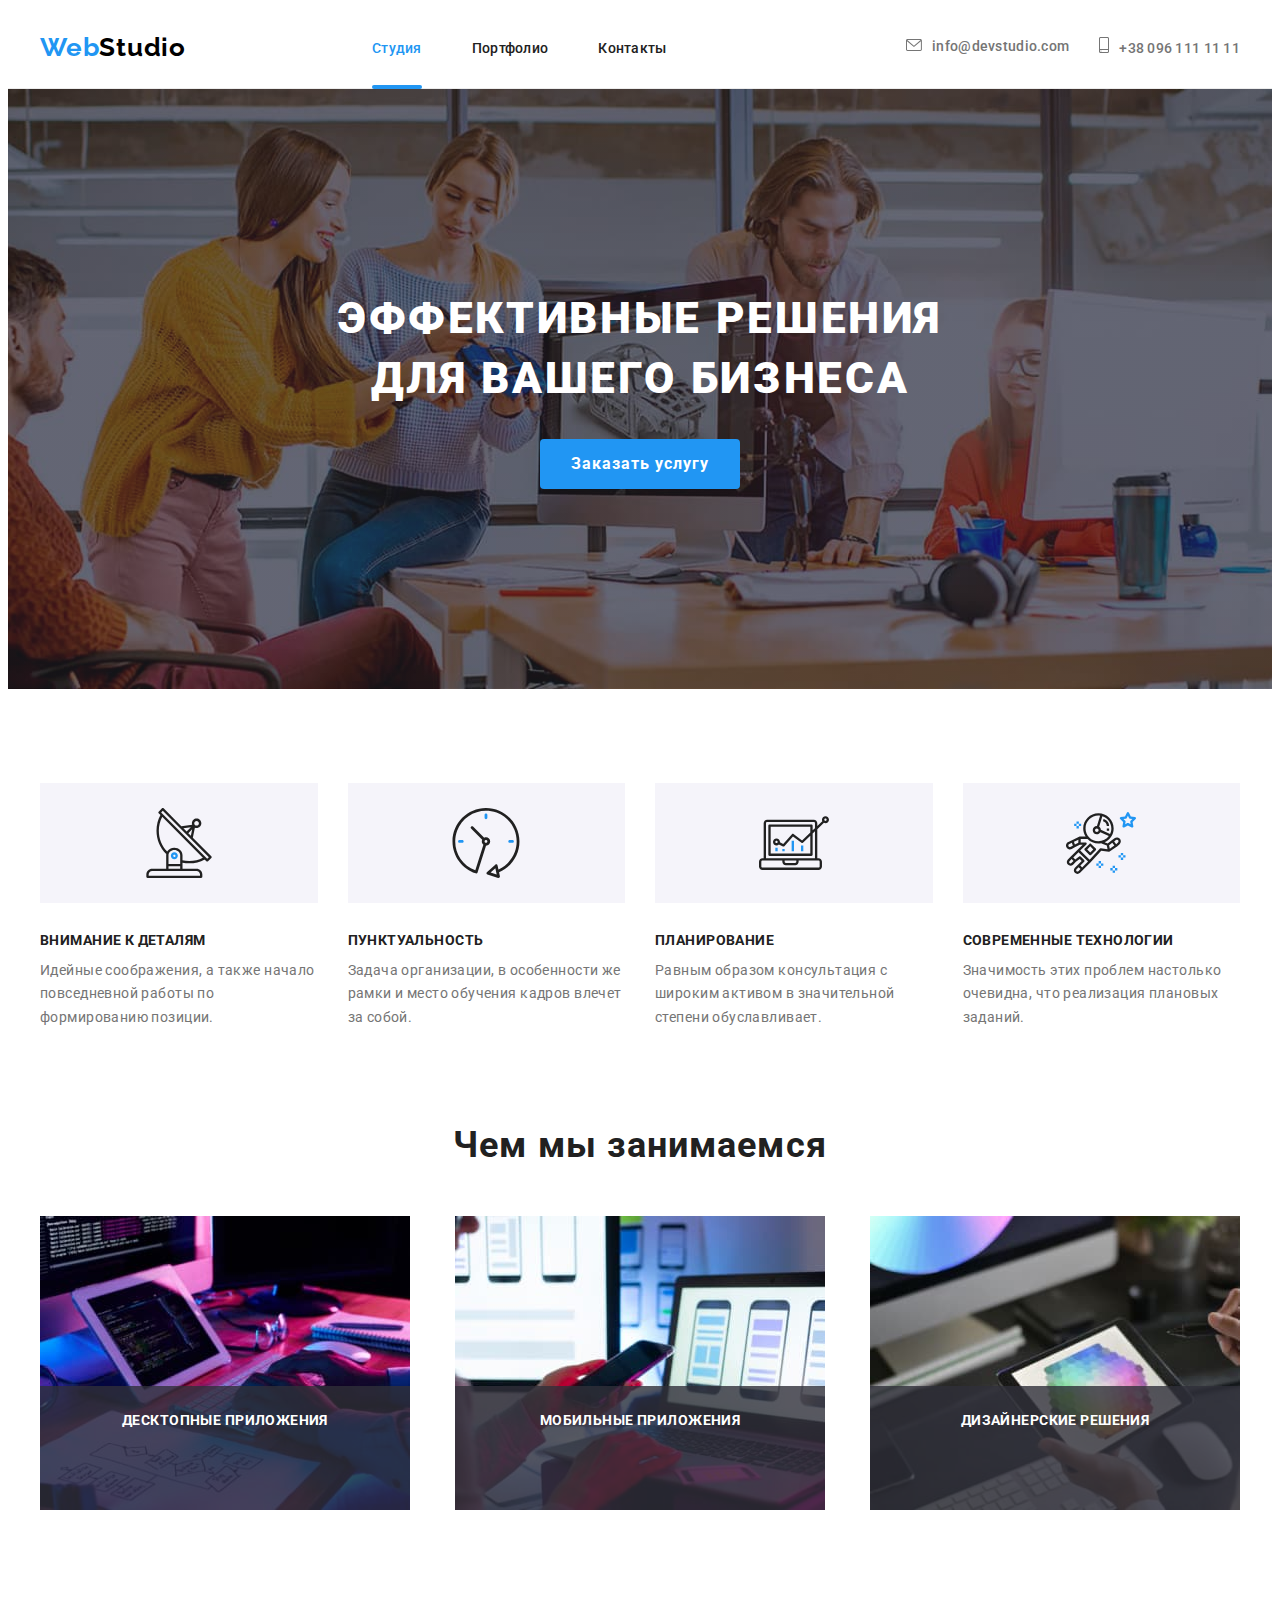
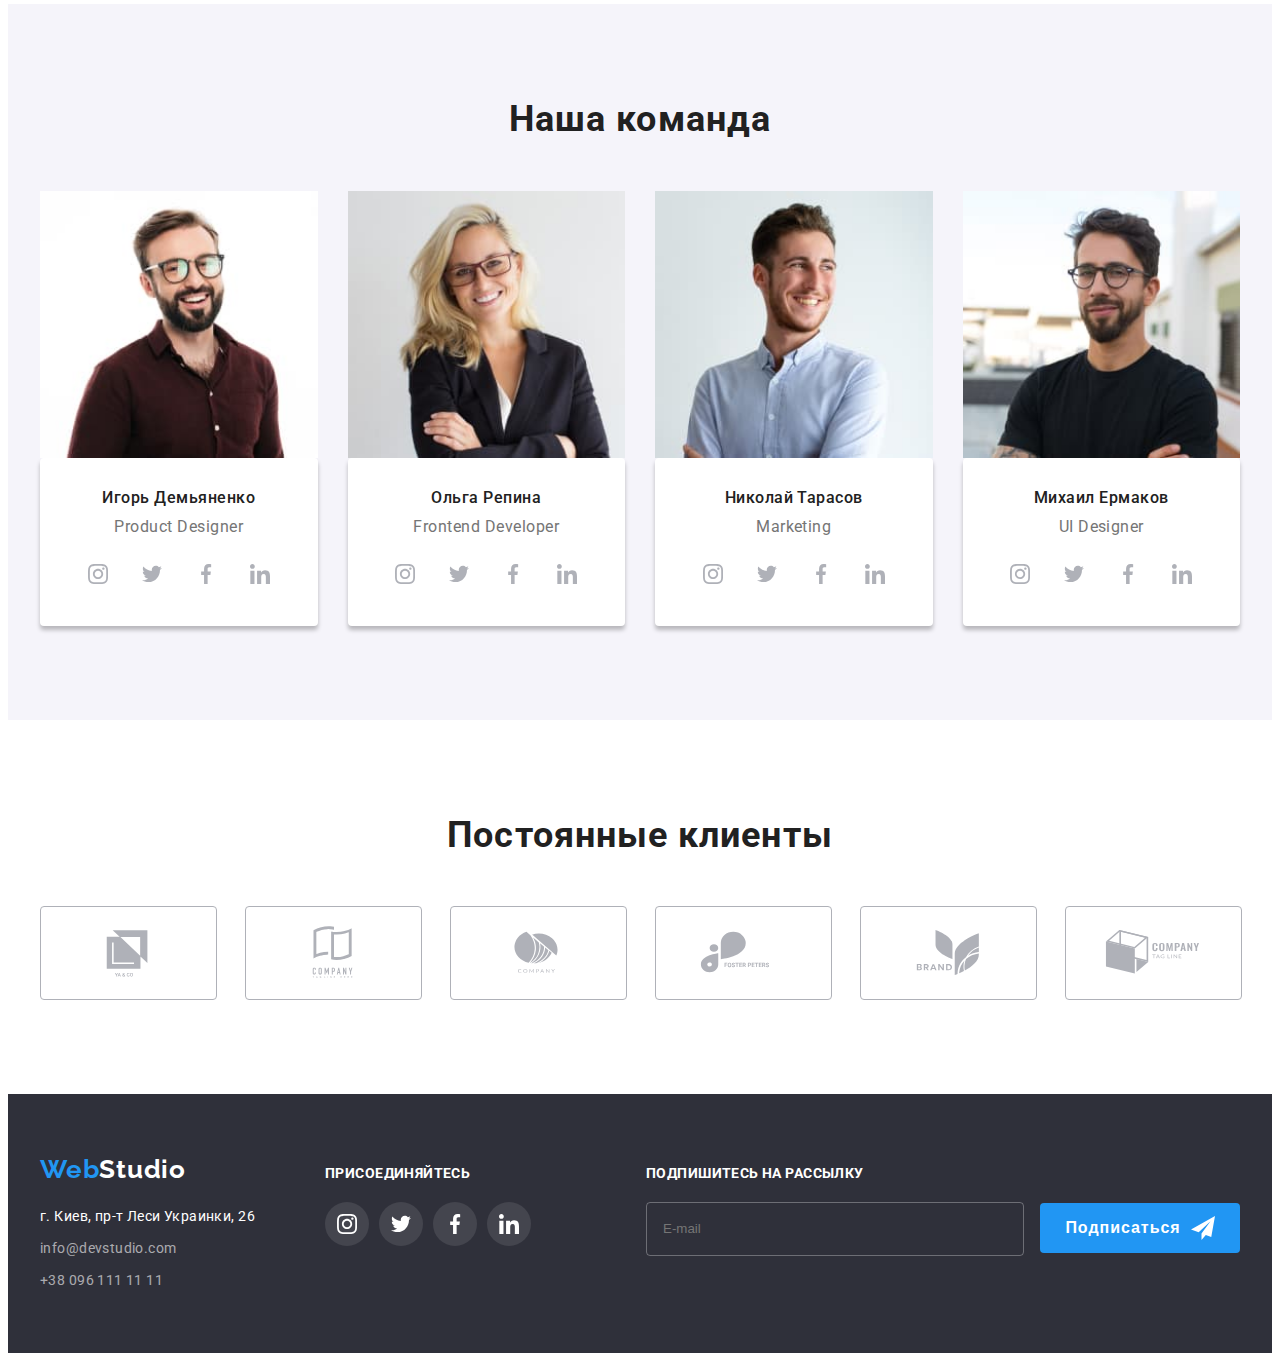
==== commit 0ea0384c: "Виконане ДЗ №8" ====
--- a/index.html
+++ b/index.html
@@ -12,10 +12,10 @@
 </head>
 <body>
     <!--Навігація-->
-    <!-- <header class="header">
+    <header class="header">
         <div class="container">
-        <nav class="nav">
             <a href="./index.html" class="logo header__logo">Web<span class="logo--dark">Studio</span></a>
+        <nav class="nav">            
             <ul class="nav__list">
                 <li class="nav__item"><a href="./index.html" class="nav__link curent">Студия</a></li>
                 <li class="nav__item"><a href="./portfolio.html" class="nav__link">Портфолио</a></li>
@@ -32,20 +32,61 @@
                 <use href="./img/icons.svg#smartphone"></use>
             </svg>+38 096 111 11 11</a></li>
         </ul>
+        <button type="button" class="menu-open-btn">
+            <svg class="contacts__menuop" width="40" height="40">
+                <use href="./img/icons.svg#menu_op"></use>
+            </svg>
+        </button>
         </div>
-    </header> -->
+        <div class="mob-menu is-hidden">
+        <div class="container">
+            <div class="mob-menu-top">
+        <button type="button" class="menu-close-btn">
+                <svg class="contacts__menucl" width="40" height="40">
+                <use href="./img/icons.svg#menu_cl"></use>
+            </svg>
+        </button>
+        <ul class="mob-menu-list">
+            <li class="mob-menu-item"><a href="./index.html" class="mob-menu-link curent">Студия</a></li>
+            <li class="mob-menu-item"><a href="./portfolio.html" class="mob-menu-link">Портфолио</a></li>
+            <li class="mob-menu-item"><a href="" class="mob-menu-link">Контакты</a></li>
+        </ul></div>
+        <div class="mob-menu-bottom">
+        <ul class="mob-contacts">
+            <li class="mob-contacts-item"><a href="tel:+380961111111" class="mob-tel-link">+38 096 111 11 11</a></li>
+            <li class="mob-contacts-item">
+                <a href="mailto:info@devstudio.com" class="mob-mail-link">
+                    info@devstudio.com</a></li>            
+        </ul>
+        <ul class="mob-soc-list">
+            <li class="mob-soc-item">
+                <a href="" class="mob-soc-link">Instagram</a>
+            </li>
+            <li class="mob-soc-item">
+                <a href="" class="mob-soc-link">Twitter</a>
+            </li>
+            <li class="mob-soc-item">
+                <a href="" class="mob-soc-link">Facebook</a>
+            </li>
+            <li class="mob-soc-item">
+                <a href="" class="mob-soc-link">LinkedIn</a>
+            </li>
+        </ul></div>
+    </div>
+        </div>
+    </header>
     <main>
         
         <!--Секція Герой-->
-        <!-- <section class="hero">
+        <section class="hero">
             <div class="container">
             <h1 class="hero__title">Эффективные решения <br />для вашего бизнеса</h1>
             <button type="button" class="hero-btn" data-modal-open>Заказать услугу</button>
             </div>
-        </section> -->
+        </section>
        
         <!--Секція Переваги-->
-        <!-- <section class="benefits">
+        <section class="benefits">
             <div class="container">
             <h2 class="visually-hidden">Преимущества</h2>
             <ul class="benefits__list">
@@ -83,28 +124,40 @@
                 </li>
             </ul>
             </div>
-        </section> -->
+        </section>
         
         <!--Секція Про нас-->
-        <!-- <section class="about">
+        <section class="about">
             <div class="container">
             <h2 class="about__title">Чем мы занимаемся</h2>
             <ul class="about__list">
-                <li class="about__item"><img src="./img/img-s3-p1.jpg" alt="Верстка сайта" width="370">
+                <li class="about__item">
+                    <img srcset="
+                        ./img/about-1.jpg 1x,
+                        ./img/about-1@2x.jpg 2x" 
+                        src="./img/about-1.jpg" alt="Верстка сайта" width="370">
                 <h3 class="about__text">
                     Десктопные приложения
                 </h3></li>
-                <li class="about__item"><img src="./img/img-s3-p2.jpg" alt="Интерфейс на мобильном телефоне" width="370">
+                <li class="about__item">
+                    <img srcset="
+                        ./img/about-2.jpg 1x,
+                        ./img/about-2@2x.jpg 2x" 
+                        src="./img/about-2.jpg" alt="Работа с мобильного" width="370">                   
                 <h3 class="about__text">
                     Мобильные приложения
                 </h3></li>
-                <li class="about__item"><img src="./img/img-s3-p3.jpg" alt="Работа на планшете" width="370">
+                <li class="about__item">
+                    <img srcset="
+                        ./img/about-3.jpg 1x,
+                        ./img/about-3@2x.jpg 2x" 
+                        src="./img/about-3.jpg" alt="Работа на планшете" width="370">
                 <h3 class="about__text">
                     Дизайнерские решения
                 </h3></li>
             </ul>
             </div>
-        </section> -->
+        </section>
         
         <!--Секція Команда-->
         <section class="team">
@@ -112,7 +165,21 @@
             <h2 class="team__title">Наша команда</h2>
             <ul class="team__cards cards">
                 <li class="cards__item">
-                    <img src="./img/img-s4-p1-team.jpg" alt="Мужчина" width="270">
+                    <picture>
+                        <source srcset="
+                        ./img/team-1-des.jpg 1x,
+                        ./img/team-1-des@2x.jpg 2x"
+                        media="(min-width: 1200px)">
+                        <source srcset="
+                        ./img/team-1-tab.jpg 1x,
+                        ./img/team-1-tab@2x.jpg 2x"
+                        media="(min-width: 768px)">
+                        <source srcset="
+                        ./img/team-1-mob.jpg 1x,
+                        ./img/team-1-mob@2x.jpg 2x"
+                        media="(min-width: 480px)">
+                        <img src="./img/team-1-mob.jpg" alt="Мужчина" width="450">
+                    </picture>                    
                     <div class="cards__wrap">
                     <h3 class="cards__title">Игорь Демьяненко</h3>
                     <p class="cards__text">Product Designer</p>
@@ -141,7 +208,21 @@
                     </div>                   
                 </li>
                 <li class="cards__item">
-                    <img src="./img/img-s4-p2-team.jpg" alt="Девушка" width="270">
+                    <picture>
+                        <source srcset="
+                        ./img/team-2-des.jpg 1x,
+                        ./img/team-2-des@2x.jpg 2x"
+                        media="(min-width: 1200px)">
+                        <source srcset="
+                        ./img/team-2-tab.jpg 1x,
+                        ./img/team-2-tab@2x.jpg 2x"
+                        media="(min-width: 768px)">
+                        <source srcset="
+                        ./img/team-2-mob.jpg 1x,
+                        ./img/team-2-mob@2x.jpg 2x"
+                        media="(min-width: 480px)">
+                        <img src="./img/team-2-mob.jpg" alt="Женщина" width="450">
+                    </picture> 
                     <div class="cards__wrap">
                     <h3 class="cards__title">Ольга Репина</h3>
                     <p class="cards__text">Frontend Developer</p>
@@ -170,7 +251,21 @@
                     </div>
                 </li>
                 <li class="cards__item">
-                    <img src="./img/img-s4-p3-team.jpg" alt="Мужчина" width="270">
+                    <picture>
+                        <source srcset="
+                        ./img/team-3-des.jpg 1x,
+                        ./img/team-3-des@2x.jpg 2x"
+                        media="(min-width: 1200px)">
+                        <source srcset="
+                        ./img/team-3-tab.jpg 1x,
+                        ./img/team-3-tab@2x.jpg 2x"
+                        media="(min-width: 768px)">
+                        <source srcset="
+                        ./img/team-3-mob.jpg 1x,
+                        ./img/team-3-mob@2x.jpg 2x"
+                        media="(min-width: 480px)">
+                        <img src="./img/team-3-mob.jpg" alt="Мужчина" width="450">
+                    </picture> 
                     <div class="cards__wrap">
                     <h3 class="cards__title">Николай Тарасов</h3>
                     <p class="cards__text">Marketing</p>
@@ -199,7 +294,21 @@
                     </div>
                 </li>
                 <li class="cards__item">
-                    <img src="./img/img-s4-p4-team.jpg" alt="Мужчина" width="270">
+                    <picture>
+                        <source srcset="
+                        ./img/team-4-des.jpg 1x,
+                        ./img/team-4-des@2x.jpg 2x"
+                        media="(min-width: 1200px)">
+                        <source srcset="
+                        ./img/team-4-tab.jpg 1x,
+                        ./img/team-4-tab@2x.jpg 2x"
+                        media="(min-width: 768px)">
+                        <source srcset="
+                        ./img/team-4-mob.jpg 1x,
+                        ./img/team-4-mob@2x.jpg 2x"
+                        media="(min-width: 480px)">
+                        <img src="./img/team-4-mob.jpg" alt="Мужчина" width="450">
+                    </picture> 
                     <div class="cards__wrap">
                     <h3 class="cards__title">Михаил Ермаков</h3>
                     <p class="cards__text">UI Designer</p>
@@ -233,7 +342,7 @@
 
         <!--Постійні клієнти-->
 
-        <!-- <section class="clients">
+        <section class="clients">
             <div class="container">
             <h2 class="clients__title">Постоянные клиенты</h2>
             <ul class="customers">
@@ -280,12 +389,12 @@
                     </a>
                 </li>
             </ul></div>
-        </section> -->
+        </section>
 
     </main>
     
     <!--Футер-->
-    <!-- <footer class="footer">
+    <footer class="footer">
         <div class="container">
         <section class="footer-address">
             <h2 class="visually-hidden">Адрес</h2>
@@ -334,7 +443,7 @@
                 </form>            
         </section>
         </div>
-    </footer> -->
+    </footer>
 
     <!-- ---------------Модальне вікно------------------ -->
 
@@ -385,5 +494,6 @@
         </div>
     </div>
     <script src="./js/modal.js"></script>
+    <script src="./js/menu.js"></script>
 </body>
 </html>--- a/css/main.min.css
+++ b/css/main.min.css
@@ -1 +1 @@
-:root{--title-color: #212121;--accent-color: #2196F3;--button-bg-color: #F5F4FA;--main-button-color:#212121;--second-button-color:#ffffff;--typical-margin: 10px}body{font-family:Roboto,sans-serif;color:#757575;background-color:#fff}.logo--dark{color:#000}.logo--light{color:#fff}p,h1,h2,h3,h4,h5,h6{margin:0}ul{margin:0;padding-left:0}img{display:block;max-width:100%;width:100%;height:auto}.visually-hidden{position:absolute;white-space:nowrap;width:1px;height:1px;overflow:hidden;border:0;padding:0;clip:rect(0 0 0 0);clip-path:inset(50%);margin:-1px}.container{width:100%;margin:0 auto;padding-left:15px;padding-right:15px}@media screen and (min-width: 480px){.container{width:480px}}@media screen and (min-width: 768px){.container{width:768px}}@media screen and (min-width: 1200px){.container{width:1200px}}.header{background-color:#fff;padding-top:24px;padding-bottom:25px;border-bottom:1px solid #ececec}.header .container{display:flex;align-items:center}.logo{font-weight:700;font-size:26px;line-height:1.19;letter-spacing:.03em;font-family:"Raleway",sans-serif;text-decoration:none;color:#2196f3}.header__logo{margin-right:93px}.nav{display:flex;align-items:center}.nav__list{list-style:none;display:flex;align-items:center}.nav__item:not(:last-child){margin-right:50px}.nav__link{font-weight:500;font-size:14px;line-height:1.14;letter-spacing:.02em;position:relative;text-decoration:none;color:#212121;transition-duration:250ms;transition-timing-function:cubic-bezier(0.4, 0, 0.2, 1)}.nav__link:hover,.nav__link:focus{color:var(--accent-color)}.nav__link.curent{color:var(--accent-color)}.nav__link.curent::after{content:"";position:absolute;width:100%;height:4px;background-color:var(--accent-color);border-radius:2px;left:0;bottom:-32px}.contacts{list-style:none;display:flex;align-items:center;margin-left:auto}.contacts__item:last-child{margin-left:30px}.contacts__link{font-weight:500;font-size:14px;line-height:1.14;letter-spacing:.02em;text-decoration:none;color:#757575;display:flex;align-items:baseline;justify-content:center;transition-duration:250ms;transition-timing-function:cubic-bezier(0.4, 0, 0.2, 1)}.contacts__link:hover,.contacts__link:focus{color:var(--accent-color)}.contacts__icon{margin-right:var(--typical-margin);fill:currentColor}.hero{text-align:center;background-color:#2f303a;background-image:linear-gradient(rgba(47, 48, 58, 0.4), rgba(47, 48, 58, 0.4)),url(../img/hero-bg.jpg);background-repeat:no-repeat;background-position:center;background-size:cover;max-width:1600px;margin:0 auto;padding-top:200px;padding-bottom:200px}.hero__title{font-weight:900;font-size:44px;line-height:1.36;letter-spacing:.06em;text-transform:uppercase;color:#fff;margin-bottom:40px}.hero-btn{font-weight:700;font-size:16px;line-height:1.88;letter-spacing:.06em;min-width:200px;height:50px;border:none;border-radius:4px;font-family:inherit;color:#fff;background-color:#2196f3;cursor:pointer;transition-duration:250ms;transition-timing-function:cubic-bezier(0.4, 0, 0.2, 1)}.hero-btn:hover,.hero-btn:focus{background-color:#fff;color:#2196f3}.benefits{padding-top:94px}.benefits__list{display:flex;justify-content:space-between;list-style:none}.benefits__item:not(:last-child){margin-right:30px}.benefits__link{width:270px;height:120px;display:flex;align-items:center;justify-content:center;background-color:#f5f4fa;margin-bottom:30px;cursor:auto}.benefit__title{font-size:14px;line-height:1.14;letter-spacing:.03em;text-transform:uppercase;color:var(--title-color);margin-bottom:var(--typical-margin)}.benefit__text{font-size:14px;line-height:1.71;letter-spacing:.03em;color:#757575}.about{padding-top:94px;padding-bottom:94px}.about__title{font-size:36px;line-height:1.17;letter-spacing:.03em;text-align:center;color:var(--title-color);margin-bottom:50px}.about__list{display:flex;justify-content:space-between;list-style:none}.about__item{position:relative}.about__text{font-size:14px;line-height:1.14;letter-spacing:.03em;position:absolute;width:100%;height:70px;bottom:0;left:50%;transform:translate(-50%);padding-top:27px;padding-bottom:27px;text-align:center;text-transform:uppercase;color:#fff;background-color:rgba(47,48,58,.8)}.team{background-color:#f5f4fa;padding-top:60px;padding-bottom:60px}@media screen and (min-width: 768px){.team{padding-top:60px;padding-bottom:60px}}@media screen and (min-width: 1200px){.team{padding-top:94px;padding-bottom:94px}}.team__title{font-size:28px;line-height:1.18;letter-spacing:.03em;text-align:center;color:var(--title-color);margin-bottom:30px}@media screen and (min-width: 768px){.team__title{font-size:28px;line-height:1.18;letter-spacing:.03em}}@media screen and (min-width: 1200px){.team__title{font-size:36px;line-height:1.17}}.team__cards{display:flex;flex-wrap:wrap;gap:30px}.cards__item{list-style:none;width:100%}@media screen and (min-width: 768px){.cards__item{width:calc((100% - 30px)/2)}}@media screen and (min-width: 1200px){.cards__item{width:calc((100% - 90px)/4)}}.cards__wrap{background-color:#fff;padding-top:30px;padding-bottom:24px;border-radius:4px;box-shadow:0 4px 4px 0px rgba(0,0,0,.25)}@media screen and (min-width: 768px){.cards__wrap{padding-bottom:24px}}@media screen and (min-width: 1200px){.cards__wrap{padding-bottom:30px}}.cards__title{font-weight:500;font-size:16px;line-height:1.19;letter-spacing:.03em;text-align:center;color:var(--title-color);margin-bottom:var(--typical-margin)}.cards__text{font-size:16px;line-height:1.19;letter-spacing:.03em;text-align:center;color:#757575;margin-bottom:16px}.soc{list-style:none;display:flex;justify-content:center}.soc__item{width:44px;height:44px;margin-right:var(--typical-margin)}.soc__item:last-child{margin-right:0}.soc__link{text-decoration:none;width:100%;height:100%;background-color:#fff;border-radius:50%;display:flex;align-items:center;justify-content:center;transition-duration:250ms;transition-timing-function:cubic-bezier(0.4, 0, 0.2, 1)}.soc__link:hover,.soc__link:focus{background-color:#2196f3}.soc__icon{fill:#afb1b8}.soc__link:hover .soc__icon,.soc__link:focus .soc__icon{fill:#fff}.clients{background-color:#fff;padding-top:94px;padding-bottom:94px}.clients__title{font-size:36px;line-height:1.17;letter-spacing:.03em;text-align:center;color:var(--title-color);margin-bottom:50px}.customers{list-style:none;display:flex;justify-content:space-between}.customers__item{width:170px;height:92px;margin-right:30px}.customers__item:last-child{margin-right:0}.customers__link{width:100%;height:100%;border:1px solid #afb1b8;border-radius:4px;display:flex;align-items:center;justify-content:center}.customers__icon{fill:#afb1b8;transition-duration:250ms;transition-timing-function:cubic-bezier(0.4, 0, 0.2, 1)}.customers__link:hover .customers__icon,.customers__link:focus .customers__icon{fill:#2196f3}.portfolio{padding-top:94px;padding-bottom:94px}.portfolio__filter{display:flex;justify-content:center;list-style:none}.filter__item:not(:last-child){margin-right:8px}.filter__item{margin-bottom:50px}.filter__btn{font-weight:500;font-size:16px;line-height:1.62;letter-spacing:.03em;height:38px;border:none;border-radius:4px;padding:6px 22px;font-family:inherit;cursor:pointer;text-align:center;background-color:var(--button-bg-color);color:var(--main-button-color);transition-duration:250ms;transition-timing-function:cubic-bezier(0.4, 0, 0.2, 1)}.filter__btn:hover,.filter__btn:focus{background-color:var(--accent-color);color:var(--second-button-color);box-shadow:0px 4px 4px rgba(0,0,0,.25)}.projects{display:flex;margin-left:-30px;margin-bottom:-30px;list-style:none;flex-wrap:wrap}.projects__item{flex-basis:calc(33.3333333333% - 30px);margin-left:30px;margin-bottom:30px;transition-duration:250ms;transition-timing-function:cubic-bezier(0.4, 0, 0.2, 1)}.projects__item:hover{box-shadow:0px 4px 4px rgba(0,0,0,.25)}.projects__top-wrap{position:relative;overflow:hidden}.projects__top-text{font-size:18px;line-height:1.56;letter-spacing:.03em;position:absolute;top:0;color:#fff;background-color:rgba(33,150,243,.9);padding:63px 24px;width:100%;height:100%;transform:translateY(100%);transition-duration:250ms;transition-timing-function:cubic-bezier(0.4, 0, 0.2, 1)}.projects__item:hover .projects__top-text{transform:translateY(0)}.projects__item-wrap{padding:20px 24px;border:1px solid #eee}.projects__link{text-decoration:none;display:block}.projects__title{font-size:18px;line-height:2;letter-spacing:.06em;margin-bottom:4px;color:var(--title-color)}.projects__text{font-size:16px;line-height:1.88;letter-spacing:.03em;color:#757575}.footer{background-color:#2f303a;padding-top:60px;padding-bottom:60px}.footer .container{display:flex}.address__list{list-style:none;margin-top:20px;margin-right:70px}.address__item:not(:last-child){margin-bottom:9px}.address__item.postal{font-size:14px;line-height:1.71;letter-spacing:.03em;font-style:normal;color:#fff}.footer__link{font-size:14px;line-height:1.71;letter-spacing:.03em;text-decoration:none;font-style:normal;color:rgba(255,255,255,.6);transition-duration:250ms;transition-timing-function:cubic-bezier(0.4, 0, 0.2, 1)}.footer__link.postal{color:#fff}.footer__link:hover,.footer__link:focus{color:var(--accent-color)}.join__title{font-size:14px;line-height:1.14;letter-spacing:.03em;margin-top:12px;margin-bottom:20px;text-transform:uppercase;color:#fff}.join__list{list-style:none;display:flex;justify-content:center}.join__item{width:44px;height:44px;margin-right:var(--typical-margin)}.join__item:last-child{margin-right:0}.join__link{text-decoration:none;width:100%;height:100%;background-color:#2f303a;background-image:linear-gradient(rgba(255, 255, 255, 0.1), rgba(255, 255, 255, 0.1));border-radius:50%;display:flex;align-items:center;justify-content:center;transition-duration:250ms;transition-timing-function:cubic-bezier(0.4, 0, 0.2, 1)}.join__link:hover,.join__link:focus{background-color:#2196f3}.join__icon{fill:#fff}.join__link:hover .join__icon,.join__link:focus .join__icon{fill:#fff}.container .subcrib{margin-left:auto;margin-right:0}.subcrib__title{font-size:14px;line-height:1.14;letter-spacing:.03em;margin-top:12px;margin-bottom:20px;text-transform:uppercase;color:#fff}.subcrib-form__input{width:358px;height:50px;border:1px solid rgba(255,255,255,.3);border-radius:4px;background-color:rgba(0,0,0,0);margin-right:12px;padding-left:16px;color:#fff;outline:none;transition-duration:250ms;transition-timing-function:cubic-bezier(0.4, 0, 0.2, 1)}.subcrib-form__input:not(:placeholder-shown){border-color:var(--accent-color)}.subcrib-form__input:hover,.subcrib-form__input:focus{border-color:var(--accent-color)}.subcrib-btn{font-weight:700;font-size:16px;line-height:1.88;letter-spacing:.06em;display:inline-flex;justify-content:center;align-items:center;width:200px;height:50px;border:none;border-radius:4px;color:#fff;background-color:#2196f3;cursor:pointer;transition-duration:250ms;transition-timing-function:cubic-bezier(0.4, 0, 0.2, 1)}.subcrib-btn:hover,.subcrib-btn:focus{background-color:#fff;color:#2196f3;fill:#2196f3;box-shadow:0px 4px 4px rgba(0,0,0,.15)}.subcrib-btn__icon{margin-left:var(--typical-margin);fill:#fff}.subcrib-btn:hover .subcrib-btn__icon,.subcrib-btn:focus .subcrib-btn__icon{fill:#2196f3}.backdrop{width:100%;height:100%;background-color:rgba(17,16,16,.5);position:fixed;top:0;transition:opacity 250ms,visibility 250ms}.modal{width:528px;min-height:581px;background-color:#fff;border-radius:4px;position:absolute;top:50%;left:50%;padding:40px;transform:translate(-50%, -50%);transition:transform 250ms}.backdrop.is-hidden .modal{transform:translate(-50%, -50%) scale(0)}.modal-close-btn{width:30px;height:30px;background-color:#fff;border:1px solid rgba(0,0,0,.1);border-radius:50%;position:absolute;display:flex;align-items:center;justify-content:center;top:8px;right:8px}.is-hidden{visibility:hidden;opacity:0;pointer-events:none}.modal-field{margin-bottom:var(--typical-margin)}.modal-label{font-weight:400;font-size:12px;line-height:1.17;letter-spacing:.01em;color:#757575;display:block;margin-bottom:4px}.modal-title{font-weight:700;font-size:20px;line-height:1.15;letter-spacing:.03em;margin-bottom:30px;text-align:center;align-items:center;color:var(--title-color)}.modal-input{padding:12px 16px;width:100%;height:40px;border:1px solid rgba(33,33,33,.2);border-radius:4px;padding-left:42px;outline:none;transition-duration:250ms;transition-timing-function:cubic-bezier(0.4, 0, 0.2, 1)}.modal-input:hover,.modal-input:focus{border-color:var(--accent-color)}.modal-input::placeholder{color:rgba(117,117,117,.5);font-size:14px}.modal-input:not(:placeholder-shown):not(:focus):valid{border-color:var(--accent-color);fill:var(--accent-color)}.modal-input:not(:placeholder-shown):not(:focus):valid+.modal-icon{fill:var(--accent-color)}.input-wrap{position:relative}.modal-icon{position:absolute;left:12px;top:50%;transform:translateY(-50%);color:var(--title-color)}.modal-input:hover+.modal-icon,.modal-input:focus+.modal-icon{fill:var(--accent-color)}.modal-field-text{margin-bottom:20px}.modal-text{padding:12px 16px;width:100%;height:120px;border:1px solid rgba(33,33,33,.2);border-radius:4px;resize:none;outline:none}.modal-text:not(:placeholder-shown){border-color:var(--accent-color)}.modal-text:hover,.modal-text:focus{border-color:var(--accent-color)}.modal-text:not(:placeholder-shown){border-color:var(--accent-color)}.modal-field-check{margin-bottom:30px}.check-text{font-weight:400;font-size:14px;line-height:1.71;letter-spacing:.03em;color:#757575;display:flex;align-items:center;justify-content:center}.check-text span{width:16px;height:15px;border:2px solid #212121;border-radius:2px;margin-right:8px;display:flex;align-items:center;justify-content:center}.modal-check:checked+.check-text span{background-color:var(--accent-color);border:none}.modal-check:checked+.check-text .check-icon{fill:#fff}.modal-chek-link{color:#2196f3;margin-left:5px}.check-icon{fill:rgba(0,0,0,0)}.modal-btn{font-weight:700;font-size:16px;line-height:1.88;letter-spacing:.06em;display:flex;align-items:center;justify-content:center;margin-left:auto;margin-right:auto;width:200px;height:50px;border:none;border-radius:4px;color:#fff;background-color:#2196f3;cursor:pointer;transition-duration:250ms;transition-timing-function:cubic-bezier(0.4, 0, 0.2, 1)}.modal-btn:hover,.modal-btn:focus{background-color:#fff;color:#2196f3;box-shadow:0px 4px 4px rgba(0,0,0,.15)}/*# sourceMappingURL=main.min.css.map */+:root{--title-color: #212121;--accent-color: #2196F3;--button-bg-color: #F5F4FA;--main-button-color:#212121;--second-button-color:#ffffff;--typical-margin: 10px}body{font-family:Roboto,sans-serif;color:#757575;background-color:#fff}.logo--dark{color:#000}.logo--light{color:#fff}p,h1,h2,h3,h4,h5,h6{margin:0}ul{margin:0;padding-left:0}img{display:block;max-width:100%;width:100%;height:auto}.visually-hidden{position:absolute;white-space:nowrap;width:1px;height:1px;overflow:hidden;border:0;padding:0;clip:rect(0 0 0 0);clip-path:inset(50%);margin:-1px}.container{width:100%;margin:0 auto;padding-left:15px;padding-right:15px}@media screen and (min-width: 480px){.container{width:480px}}@media screen and (min-width: 768px){.container{width:768px}}@media screen and (min-width: 1200px){.container{width:1200px}}.header{background-color:#fff;padding-top:10px;padding-bottom:10px;border-bottom:1px solid #ececec}@media screen and (min-width: 768px){.header{padding-top:21px;padding-bottom:21px}}@media screen and (min-width: 768px){.header{padding-top:24px;padding-bottom:25px}}.header>.container{display:flex;align-items:center}.menu-open-btn{display:block;margin-left:auto;margin-right:10px;background-color:#fff;border:none}.menu-open-btn:hover,.menu-open-btn:focus{fill:var(--accent-color)}@media screen and (min-width: 768px){.menu-open-btn{display:none}}.menu-close-btn{display:block;margin-left:auto;margin-right:10px;background-color:#fff;border:none}.menu-close-btn:hover,.menu-close-btn:focus{fill:var(--accent-color)}.mob-menu{position:fixed;top:0;left:0;z-index:1;background-color:#fff;width:100vw;height:100vh;padding:10px 0 48px}.mob-menu .container{height:100%;display:flex;flex-direction:column;justify-content:space-between;overflow-y:auto}@media screen and (min-width: 768px){.mob-menu{display:none}}.mob-menu-list{list-style:none;margin-bottom:32px}.mob-menu-item:not(:last-child){margin-bottom:32px}.mob-menu-link{font-weight:500;font-size:40px;line-height:1.175;letter-spacing:.02em;color:#212121;text-decoration:none;transition-duration:250ms;transition-timing-function:cubic-bezier(0.4, 0, 0.2, 1)}.mob-menu-link:hover,.mob-menu-link:focus{color:var(--accent-color)}.mob-menu-link.curent{color:var(--accent-color)}.mob-contacts{list-style:none}.mob-contacts-item:not(:last-child){margin-bottom:32px}.mob-tel-link{font-weight:500;font-size:34px;line-height:1.176;letter-spacing:.02em;color:#2196f3;text-decoration:none}.mob-mail-link{font-weight:500;font-size:24px;line-height:1.17;letter-spacing:.02em;color:#757575;text-decoration:none}.mob-soc-list{display:inline-flex;justify-content:space-between;width:100%;list-style:none;margin-top:64px}.mob-soc-link{font-weight:500;font-size:18px;line-height:1.22;letter-spacing:.02em;color:#2196f3;text-decoration:none}.logo{font-weight:700;font-size:24px;line-height:1.17;letter-spacing:.03em;font-family:"Raleway",sans-serif;text-decoration:none;color:#2196f3}@media screen and (min-width: 1200px){.logo{font-size:26px;line-height:1.19}}@media screen and (min-width: 1200px){.header__logo{margin-right:93px}}.nav{display:none}@media screen and (min-width: 768px){.nav{display:flex;align-items:center}}.nav__list{list-style:none;display:flex;align-items:center}@media screen and (min-width: 768px){.nav__list{margin-left:88px}}@media screen and (min-width: 768px){.nav__list{margin-left:93px}}.nav__item:not(:last-child){margin-right:50px}.nav__link{font-weight:500;font-size:14px;line-height:1.14;letter-spacing:.02em;position:relative;text-decoration:none;color:#212121;transition-duration:250ms;transition-timing-function:cubic-bezier(0.4, 0, 0.2, 1)}.nav__link:hover,.nav__link:focus{color:var(--accent-color)}.nav__link.curent{color:var(--accent-color)}.nav__link.curent::after{content:"";position:absolute;width:100%;height:4px;background-color:var(--accent-color);border-radius:2px;left:0;bottom:-40px}@media screen and (min-width: 1200px){.nav__link.curent::after{bottom:-33px}}.contacts{display:none}@media screen and (min-width: 768px){.contacts{list-style:none;display:flex;flex-direction:column;align-items:flex-start;margin-left:auto}}@media screen and (min-width: 1200px){.contacts{flex-direction:row;align-items:center}}.contacts__item:not(:last-child){margin-bottom:var(--typical-margin)}@media screen and (min-width: 1200px){.contacts__item:not(:last-child){margin-bottom:0}}@media screen and (min-width: 1200px){.contacts__item:last-child{margin-left:30px}}.contacts__link{font-weight:500;font-size:12px;line-height:1.17;letter-spacing:.02em;text-decoration:none;color:#757575;display:flex;align-items:baseline;justify-content:center;transition-duration:250ms;transition-timing-function:cubic-bezier(0.4, 0, 0.2, 1)}@media screen and (min-width: 1200px){.contacts__link{font-size:14px;line-height:1.14}}.contacts__link:hover,.contacts__link:focus{color:var(--accent-color)}.contacts__icon{margin-right:var(--typical-margin);fill:currentColor}.hero{display:flex;text-align:center;margin:0 auto;padding:118px 0;background-color:#2f303a;background-image:linear-gradient(rgba(47, 48, 58, 0.4), rgba(47, 48, 58, 0.4)),url(../img/hero-bg-mob.jpg);background-repeat:no-repeat;background-position:center;background-size:cover}@media(min-device-pixel-ratio: 2),(min-resolution: 192dpi),(min-resolution: 2dppx){.hero{background-image:linear-gradient(rgba(47, 48, 58, 0.4), rgba(47, 48, 58, 0.4)),url(../img/hero-bg-mob-2x.jpg)}}@media(min-device-pixel-ratio: 3),(min-resolution: 288dpi),(min-resolution: 3dppx){.hero{background-image:linear-gradient(rgba(47, 48, 58, 0.4), rgba(47, 48, 58, 0.4)),url(../img/hero-bg-mob-3x.jpg)}}@media screen and (min-width: 768px){.hero{background-image:linear-gradient(rgba(47, 48, 58, 0.4), rgba(47, 48, 58, 0.4)),url(../img/hero-bg-tab.jpg)}}@media screen and (min-width: 768px)and (min-device-pixel-ratio: 2),screen and (min-width: 768px)and (min-resolution: 192dpi),screen and (min-width: 768px)and (min-resolution: 2dppx){.hero{background-image:linear-gradient(rgba(47, 48, 58, 0.4), rgba(47, 48, 58, 0.4)),url(../img/hero-bg-tab-2x.jpg)}}@media screen and (min-width: 768px)and (min-device-pixel-ratio: 3),screen and (min-width: 768px)and (min-resolution: 288dpi),screen and (min-width: 768px)and (min-resolution: 3dppx){.hero{background-image:linear-gradient(rgba(47, 48, 58, 0.4), rgba(47, 48, 58, 0.4)),url(../img/hero-bg-tab-3x.jpg)}}@media screen and (min-width: 1200px){.hero{padding:200px 0;background-image:linear-gradient(rgba(47, 48, 58, 0.4), rgba(47, 48, 58, 0.4)),url(../img/hero-bg.jpg)}}@media screen and (min-width: 1200px)and (min-device-pixel-ratio: 2),screen and (min-width: 1200px)and (min-resolution: 192dpi),screen and (min-width: 1200px)and (min-resolution: 2dppx){.hero{background-image:linear-gradient(rgba(47, 48, 58, 0.4), rgba(47, 48, 58, 0.4)),url(../img/hero-bg-2x.jpg)}}@media screen and (min-width: 1200px)and (min-device-pixel-ratio: 3),screen and (min-width: 1200px)and (min-resolution: 288dpi),screen and (min-width: 1200px)and (min-resolution: 3dppx){.hero{background-image:linear-gradient(rgba(47, 48, 58, 0.4), rgba(47, 48, 58, 0.4)),url(../img/hero-bg-3x.jpg)}}.hero__title{display:block;font-weight:900;font-size:26px;line-height:1.62;letter-spacing:.06em;text-transform:uppercase;text-align:center;color:#fff;margin-bottom:30px}@media screen and (min-width: 1200px){.hero__title{font-size:44px;line-height:1.36}}.hero-btn{font-weight:700;font-size:16px;line-height:1.88;letter-spacing:.06em;min-width:200px;height:50px;border:none;margin:0 auto;border-radius:4px;font-family:inherit;color:#fff;background-color:#2196f3;cursor:pointer;transition-duration:250ms;transition-timing-function:cubic-bezier(0.4, 0, 0.2, 1)}.hero-btn:hover,.hero-btn:focus{background-color:#fff;color:#2196f3}.benefits{padding-top:60px;padding-bottom:60px}@media screen and (min-width: 1200px){.benefits{padding-top:94px;padding-bottom:0}}.benefits__list{display:flex;flex-wrap:wrap;gap:30px}.benefits__item{list-style:none;width:100%}@media screen and (min-width: 768px){.benefits__item{width:calc((100% - 30px)/2)}}@media screen and (min-width: 1200px){.benefits__item{width:calc((100% - 90px)/4)}}.benefits__link{width:100%;height:120px;display:flex;align-items:center;justify-content:center;background-color:#f5f4fa;margin-bottom:30px;cursor:auto}.benefit__title{font-size:14px;line-height:1.14;letter-spacing:.03em;text-align:center;text-transform:uppercase;color:var(--title-color);margin-bottom:var(--typical-margin)}@media screen and (min-width: 768px){.benefit__title{text-align:left}}@media screen and (min-width: 1200px){.benefit__title{text-align:left}}.benefit__text{font-size:14px;line-height:1.71;letter-spacing:.03em;color:#757575}.about{display:none}@media screen and (min-width: 1200px){.about{display:block;padding-top:94px;padding-bottom:94px}}.about__title{font-size:36px;line-height:1.17;letter-spacing:.03em;text-align:center;color:var(--title-color);margin-bottom:50px}.about__list{display:flex;justify-content:space-between;list-style:none}.about__item{position:relative}.about__text{font-size:14px;line-height:1.14;letter-spacing:.03em;position:absolute;width:100%;height:70px;bottom:0;left:50%;transform:translate(-50%);padding-top:27px;padding-bottom:27px;text-align:center;text-transform:uppercase;color:#fff;background-color:rgba(47,48,58,.8)}.team{background-color:#f5f4fa;padding-top:60px;padding-bottom:60px}@media screen and (min-width: 1200px){.team{padding-top:94px;padding-bottom:94px}}.team__title{font-size:28px;line-height:1.18;letter-spacing:.03em;text-align:center;color:var(--title-color);margin-bottom:30px}@media screen and (min-width: 1200px){.team__title{font-size:36px;line-height:1.17;margin-bottom:50px}}.team__cards{display:flex;flex-wrap:wrap;gap:30px}.cards__item{list-style:none;width:100%}@media screen and (min-width: 768px){.cards__item{width:calc((100% - 30px)/2)}}@media screen and (min-width: 1200px){.cards__item{width:calc((100% - 90px)/4)}}.cards__wrap{background-color:#fff;padding-top:30px;padding-bottom:24px;border-radius:4px;box-shadow:0 4px 4px 0px rgba(0,0,0,.25)}@media screen and (min-width: 1200px){.cards__wrap{padding-bottom:30px}}.cards__title{font-weight:500;font-size:16px;line-height:1.19;letter-spacing:.03em;text-align:center;color:var(--title-color);margin-bottom:var(--typical-margin)}.cards__text{font-size:16px;line-height:1.19;letter-spacing:.03em;text-align:center;color:#757575;margin-bottom:16px}.soc{list-style:none;display:flex;justify-content:center}.soc__item{width:44px;height:44px;margin-right:var(--typical-margin)}.soc__item:last-child{margin-right:0}.soc__link{text-decoration:none;width:100%;height:100%;background-color:#fff;border-radius:50%;display:flex;align-items:center;justify-content:center;transition-duration:250ms;transition-timing-function:cubic-bezier(0.4, 0, 0.2, 1)}.soc__link:hover,.soc__link:focus{background-color:#2196f3}.soc__icon{fill:#afb1b8}.soc__link:hover .soc__icon,.soc__link:focus .soc__icon{fill:#fff}.clients{background-color:#fff;padding-top:60px;padding-bottom:60px}@media screen and (min-width: 1200px){.clients{padding-top:94px;padding-bottom:94px}}.clients__title{font-size:28px;line-height:1.18;letter-spacing:.03em;text-align:center;color:var(--title-color);margin-bottom:30px}@media screen and (min-width: 1200px){.clients__title{font-size:36px;line-height:1.17;margin-bottom:50px}}.customers{display:flex;flex-wrap:wrap;gap:30px}.customers__item{list-style:none;width:calc((100% - 30px)/2)}@media screen and (min-width: 768px){.customers__item{width:calc((100% - 60px)/3)}}@media screen and (min-width: 1200px){.customers__item{width:calc((100% - 150px)/6)}}.customers__link{width:100%;height:92px;border:1px solid #afb1b8;border-radius:4px;display:flex;align-items:center;justify-content:center}.customers__icon{fill:#afb1b8;transition-duration:250ms;transition-timing-function:cubic-bezier(0.4, 0, 0.2, 1)}.customers__link:hover .customers__icon,.customers__link:focus .customers__icon{fill:#2196f3}.portfolio{padding-top:60px;padding-bottom:60px}@media screen and (min-width: 1200px){.portfolio{padding-top:94px;padding-bottom:94px}}.portfolio__filter{list-style:none;display:flex;flex-wrap:wrap;align-content:space-between;justify-content:flex-start;margin-bottom:25px}@media screen and (min-width: 768px){.portfolio__filter{justify-content:center;margin-bottom:30px}}@media screen and (min-width: 1200px){.portfolio__filter{justify-content:center;margin-bottom:50px}}.filter__item{margin-bottom:15px}.filter__item:not(:last-child){margin-right:8px}@media screen and (min-width: 768px){.filter__item:not(:last-child){margin-bottom:0}}.filter__btn{font-weight:500;font-size:16px;line-height:1.63;letter-spacing:.03em;height:38px;border:none;border-radius:4px;padding:6px 22px;font-family:inherit;cursor:pointer;text-align:center;background-color:var(--button-bg-color);color:var(--main-button-color);transition-duration:250ms;transition-timing-function:cubic-bezier(0.4, 0, 0.2, 1)}.filter__btn:hover,.filter__btn:focus{background-color:var(--accent-color);color:var(--second-button-color);box-shadow:0px 4px 4px rgba(0,0,0,.25)}.projects{display:flex;flex-wrap:wrap;gap:30px}.projects__item{transition-duration:250ms;transition-timing-function:cubic-bezier(0.4, 0, 0.2, 1);list-style:none}@media screen and (min-width: 768px){.projects__item{width:calc((100% - 30px)/2)}}@media screen and (min-width: 1200px){.projects__item{width:calc((100% - 60px)/3)}}.projects__item:hover{box-shadow:0px 4px 4px rgba(0,0,0,.25)}.projects__top-wrap{position:relative;overflow:hidden}.projects__top-text{font-size:18px;line-height:1.56;letter-spacing:.03em;position:absolute;top:0;color:#fff;background-color:rgba(33,150,243,.9);padding:63px 24px;width:100%;height:100%;transform:translateY(100%);transition-duration:250ms;transition-timing-function:cubic-bezier(0.4, 0, 0.2, 1)}.projects__item:hover .projects__top-text{transform:translateY(0)}.projects__item-wrap{padding:20px 24px;border:1px solid #eee}.projects__link{text-decoration:none;display:block}.projects__title{font-size:18px;line-height:2;letter-spacing:.06em;margin-bottom:4px;color:var(--title-color)}.projects__text{font-size:16px;line-height:1.88;letter-spacing:.03em;color:#757575}.footer{background-color:#2f303a;padding-top:60px;padding-bottom:60px}.footer .container{text-align:center}@media screen and (min-width: 768px){.footer .container{display:flex;align-items:baseline;justify-content:space-around;flex-wrap:wrap}}@media screen and (min-width: 1200px){.footer .container{flex-wrap:nowrap;text-align:start}}.address{margin-top:20px;margin-bottom:60px}@media screen and (min-width: 1200px){.address{margin-right:70px;margin-bottom:0}}.address__list{list-style:none}.address__item:not(:last-child){margin-bottom:8px}.address__item.postal{font-size:14px;line-height:1.71;letter-spacing:.03em;font-style:normal;color:#fff}.footer__link{font-size:14px;line-height:1.71;letter-spacing:.03em;text-decoration:none;font-style:normal;color:rgba(255,255,255,.6);transition-duration:250ms;transition-timing-function:cubic-bezier(0.4, 0, 0.2, 1)}.footer__link.postal{color:#fff}.footer__link:hover,.footer__link:focus{color:var(--accent-color)}.join{margin-bottom:60px}@media screen and (min-width: 1200px){.join{margin:0}}.join__title{font-size:14px;line-height:1.14;letter-spacing:.03em;text-transform:uppercase;color:#fff;margin-bottom:20px}.join__list{list-style:none;display:flex;justify-content:center}.join__item{width:44px;height:44px;margin-right:var(--typical-margin)}.join__item:last-child{margin-right:0}.join__link{text-decoration:none;width:100%;height:100%;background-color:#2f303a;background-image:linear-gradient(rgba(255, 255, 255, 0.1), rgba(255, 255, 255, 0.1));border-radius:50%;display:flex;align-items:center;justify-content:center;transition-duration:250ms;transition-timing-function:cubic-bezier(0.4, 0, 0.2, 1)}.join__link:hover,.join__link:focus{background-color:#2196f3}.join__icon{fill:#fff}.join__link:hover .join__icon,.join__link:focus .join__icon{fill:#fff}.subcrib{margin:0 auto}@media screen and (min-width: 1200px){.subcrib{margin-right:0}}.subcrib__title{font-size:14px;line-height:1.14;letter-spacing:.03em;margin-bottom:20px;text-transform:uppercase;color:#fff}.subcrib-form__input{width:100%;height:50px;border:1px solid rgba(255,255,255,.3);border-radius:4px;background-color:rgba(0,0,0,0);margin-bottom:20px;padding-left:16px;color:#fff;outline:none;transition-duration:250ms;transition-timing-function:cubic-bezier(0.4, 0, 0.2, 1)}@media screen and (min-width: 768px){.subcrib-form__input{width:450px}}@media screen and (min-width: 1200px){.subcrib-form__input{width:358px;margin-right:12px}}.subcrib-form__input:not(:placeholder-shown){border-color:var(--accent-color)}.subcrib-form__input:hover,.subcrib-form__input:focus{border-color:var(--accent-color)}.subcrib-btn{font-weight:700;font-size:16px;line-height:1.88;letter-spacing:.06em;display:flex;justify-content:center;align-items:center;margin:0 auto;width:200px;height:50px;border:none;border-radius:4px;color:#fff;background-color:#2196f3;cursor:pointer;transition-duration:250ms;transition-timing-function:cubic-bezier(0.4, 0, 0.2, 1)}@media screen and (min-width: 1200px){.subcrib-btn{display:inline-flex}}.subcrib-btn:hover,.subcrib-btn:focus{background-color:#fff;color:#2196f3;fill:#2196f3;box-shadow:0px 4px 4px rgba(0,0,0,.15)}.subcrib-btn__icon{margin-left:var(--typical-margin);fill:#fff}.subcrib-btn:hover .subcrib-btn__icon,.subcrib-btn:focus .subcrib-btn__icon{fill:#2196f3}.backdrop{width:100%;height:100%;background-color:rgba(17,16,16,.5);position:fixed;top:0;transition:opacity 250ms,visibility 250ms}.modal{width:450px;min-height:609px;min-height:581px;background-color:#fff;border-radius:4px;position:absolute;top:50%;left:50%;padding:40px;transform:translate(-50%, -50%);transition:transform 250ms}.backdrop.is-hidden .modal{transform:translate(-50%, -50%) scale(0)}@media screen and (min-width: 1200px){.modal{width:528px;min-height:581px}}.modal-close-btn{width:30px;height:30px;background-color:#fff;border:1px solid rgba(0,0,0,.1);border-radius:50%;position:absolute;display:flex;align-items:center;justify-content:center;top:8px;right:8px}.is-hidden{visibility:hidden;opacity:0;pointer-events:none}.modal-field{margin-bottom:var(--typical-margin)}.modal-label{font-weight:400;font-size:12px;line-height:1.17;letter-spacing:.01em;color:#757575;display:block;margin-bottom:4px}.modal-title{font-weight:700;font-size:20px;line-height:1.5;letter-spacing:.03em;margin-bottom:30px;text-align:center;align-items:center;color:var(--title-color)}@media screen and (min-width: 1200px){.modal-title{line-height:1.15}}.modal-input{padding:12px 16px;width:100%;height:40px;border:1px solid rgba(33,33,33,.2);border-radius:4px;padding-left:42px;outline:none;transition-duration:250ms;transition-timing-function:cubic-bezier(0.4, 0, 0.2, 1)}.modal-input:hover,.modal-input:focus{border-color:var(--accent-color)}.modal-input::placeholder{color:rgba(117,117,117,.5);font-size:14px}.modal-input:not(:placeholder-shown):not(:focus):valid{border-color:var(--accent-color);fill:var(--accent-color)}.modal-input:not(:placeholder-shown):not(:focus):valid+.modal-icon{fill:var(--accent-color)}.input-wrap{position:relative}.modal-icon{position:absolute;left:12px;top:50%;transform:translateY(-50%);color:var(--title-color)}.modal-input:hover+.modal-icon,.modal-input:focus+.modal-icon{fill:var(--accent-color)}.modal-field-text{margin-bottom:20px}.modal-text{padding:12px 16px;width:100%;height:120px;border:1px solid rgba(33,33,33,.2);border-radius:4px;resize:none;outline:none}.modal-text:not(:placeholder-shown){border-color:var(--accent-color)}.modal-text:hover,.modal-text:focus{border-color:var(--accent-color)}.modal-text:not(:placeholder-shown){border-color:var(--accent-color)}.modal-field-check{margin-bottom:30px}.check-text{font-weight:400;font-size:14px;line-height:1.71;letter-spacing:.03em;color:#757575;display:flex;align-items:center;justify-content:center}.check-text span{width:16px;height:15px;border:2px solid #212121;border-radius:2px;margin-right:8px;display:flex;align-items:center;justify-content:center}.modal-check:checked+.check-text span{background-color:var(--accent-color);border:none}.modal-check:checked+.check-text .check-icon{fill:#fff}.modal-chek-link{color:#2196f3;margin-left:5px}.check-icon{fill:rgba(0,0,0,0)}.modal-btn{font-weight:700;font-size:16px;line-height:1.88;letter-spacing:.06em;display:flex;align-items:center;justify-content:center;margin-left:auto;margin-right:auto;width:200px;height:50px;border:none;border-radius:4px;color:#fff;background-color:#2196f3;cursor:pointer;transition-duration:250ms;transition-timing-function:cubic-bezier(0.4, 0, 0.2, 1)}.modal-btn:hover,.modal-btn:focus{background-color:#fff;color:#2196f3;box-shadow:0px 4px 4px rgba(0,0,0,.15)}/*# sourceMappingURL=main.min.css.map */